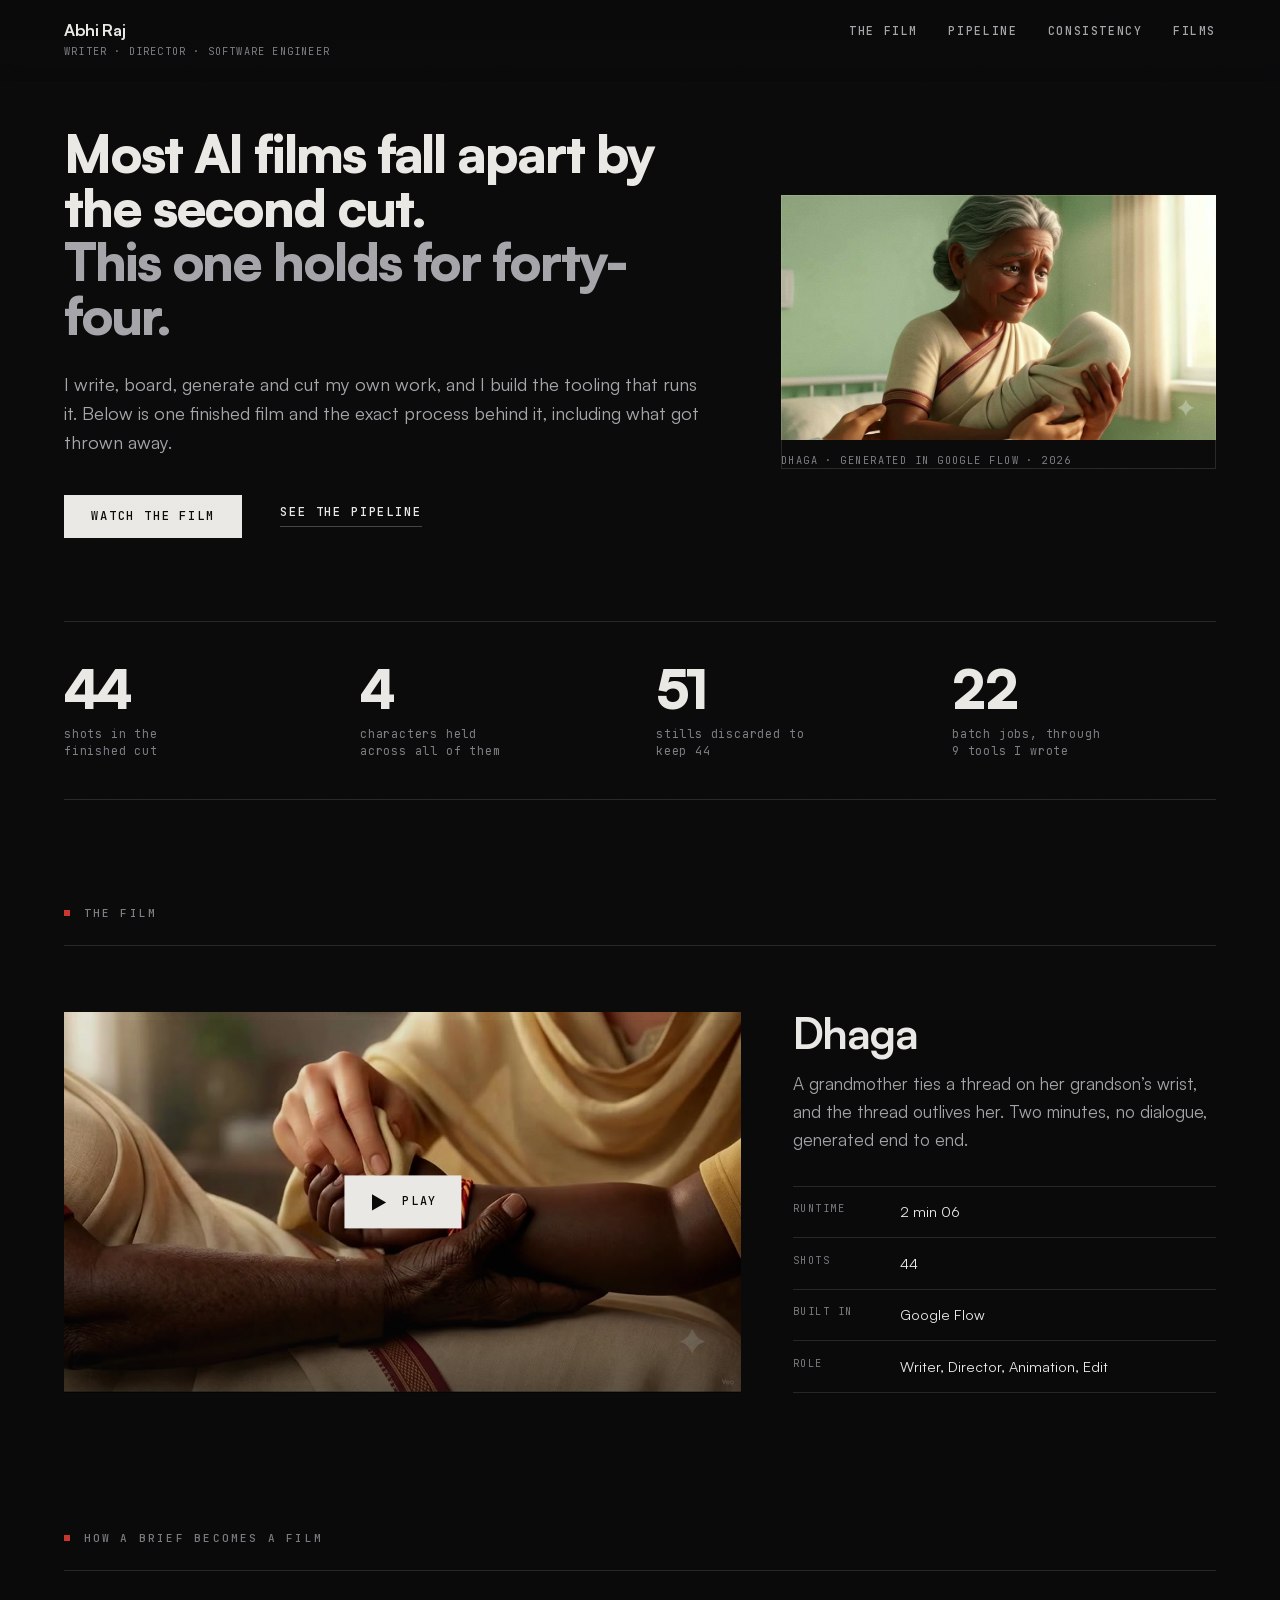
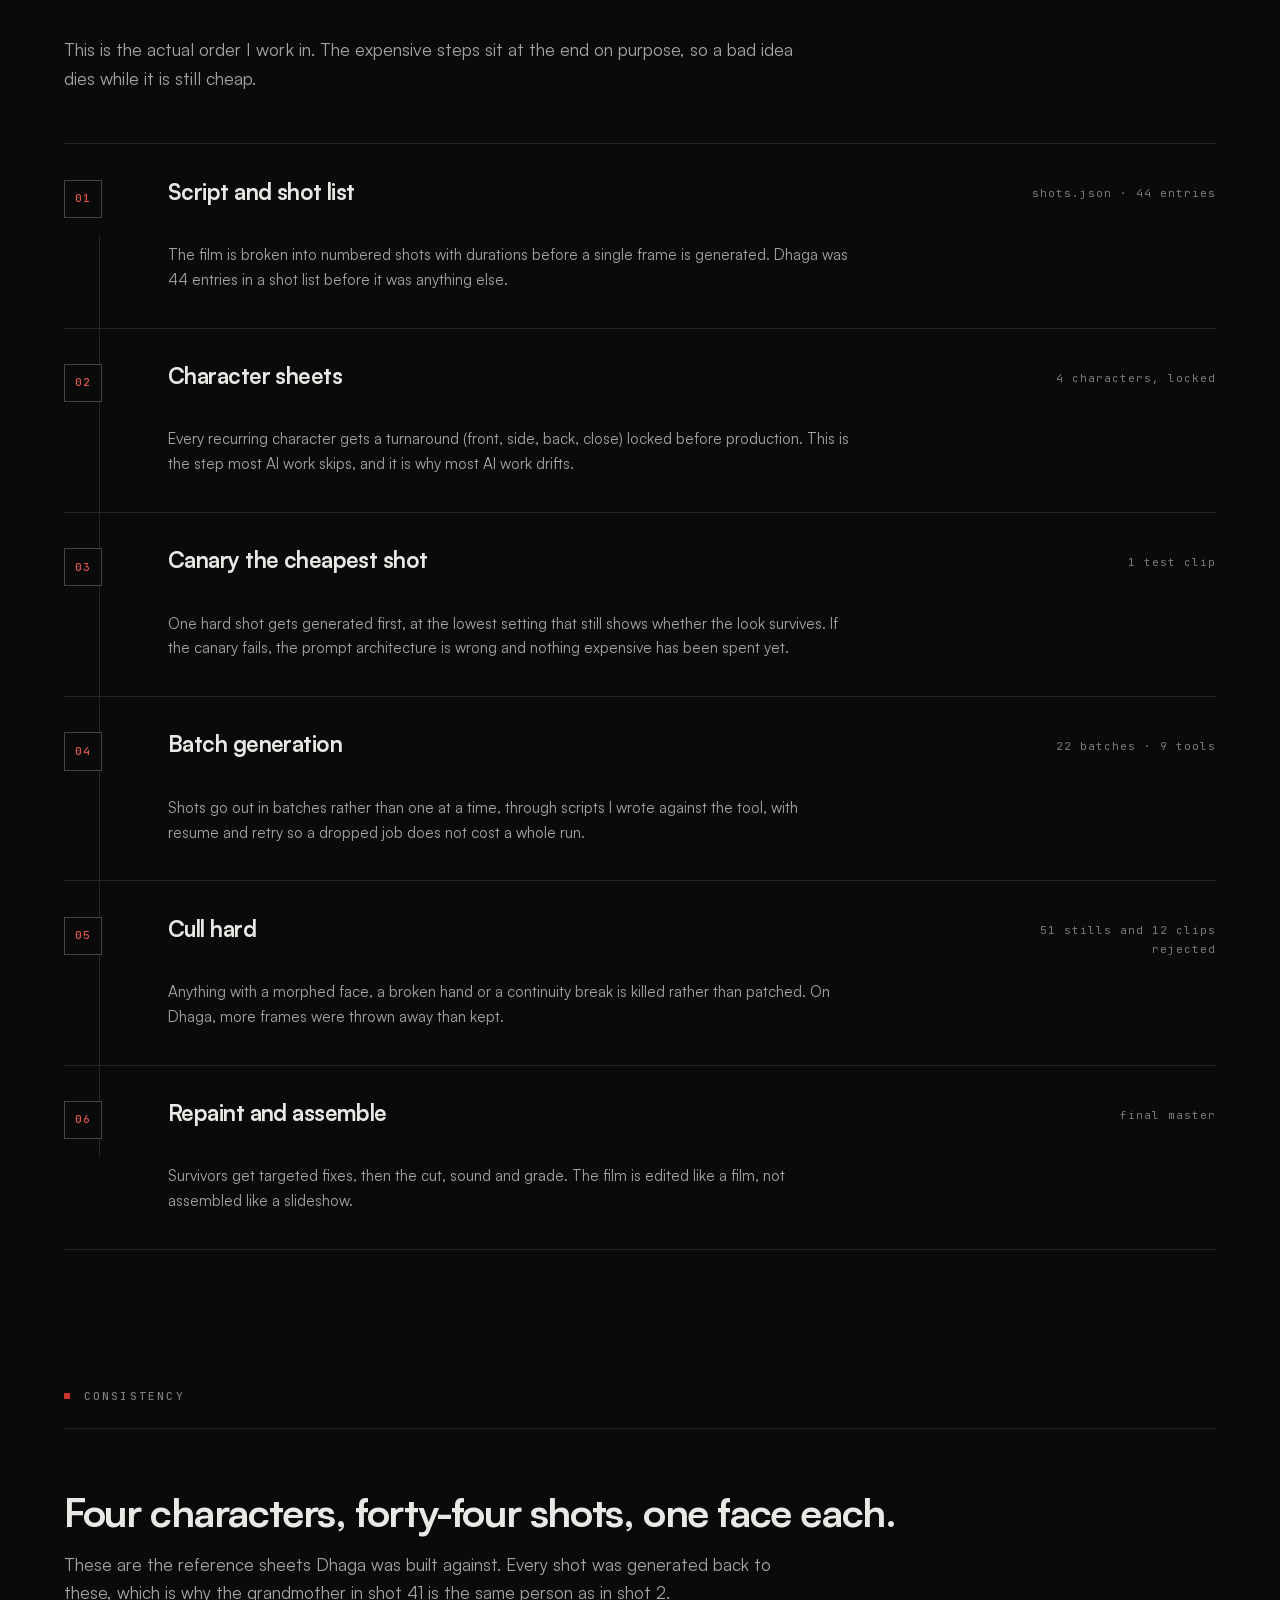
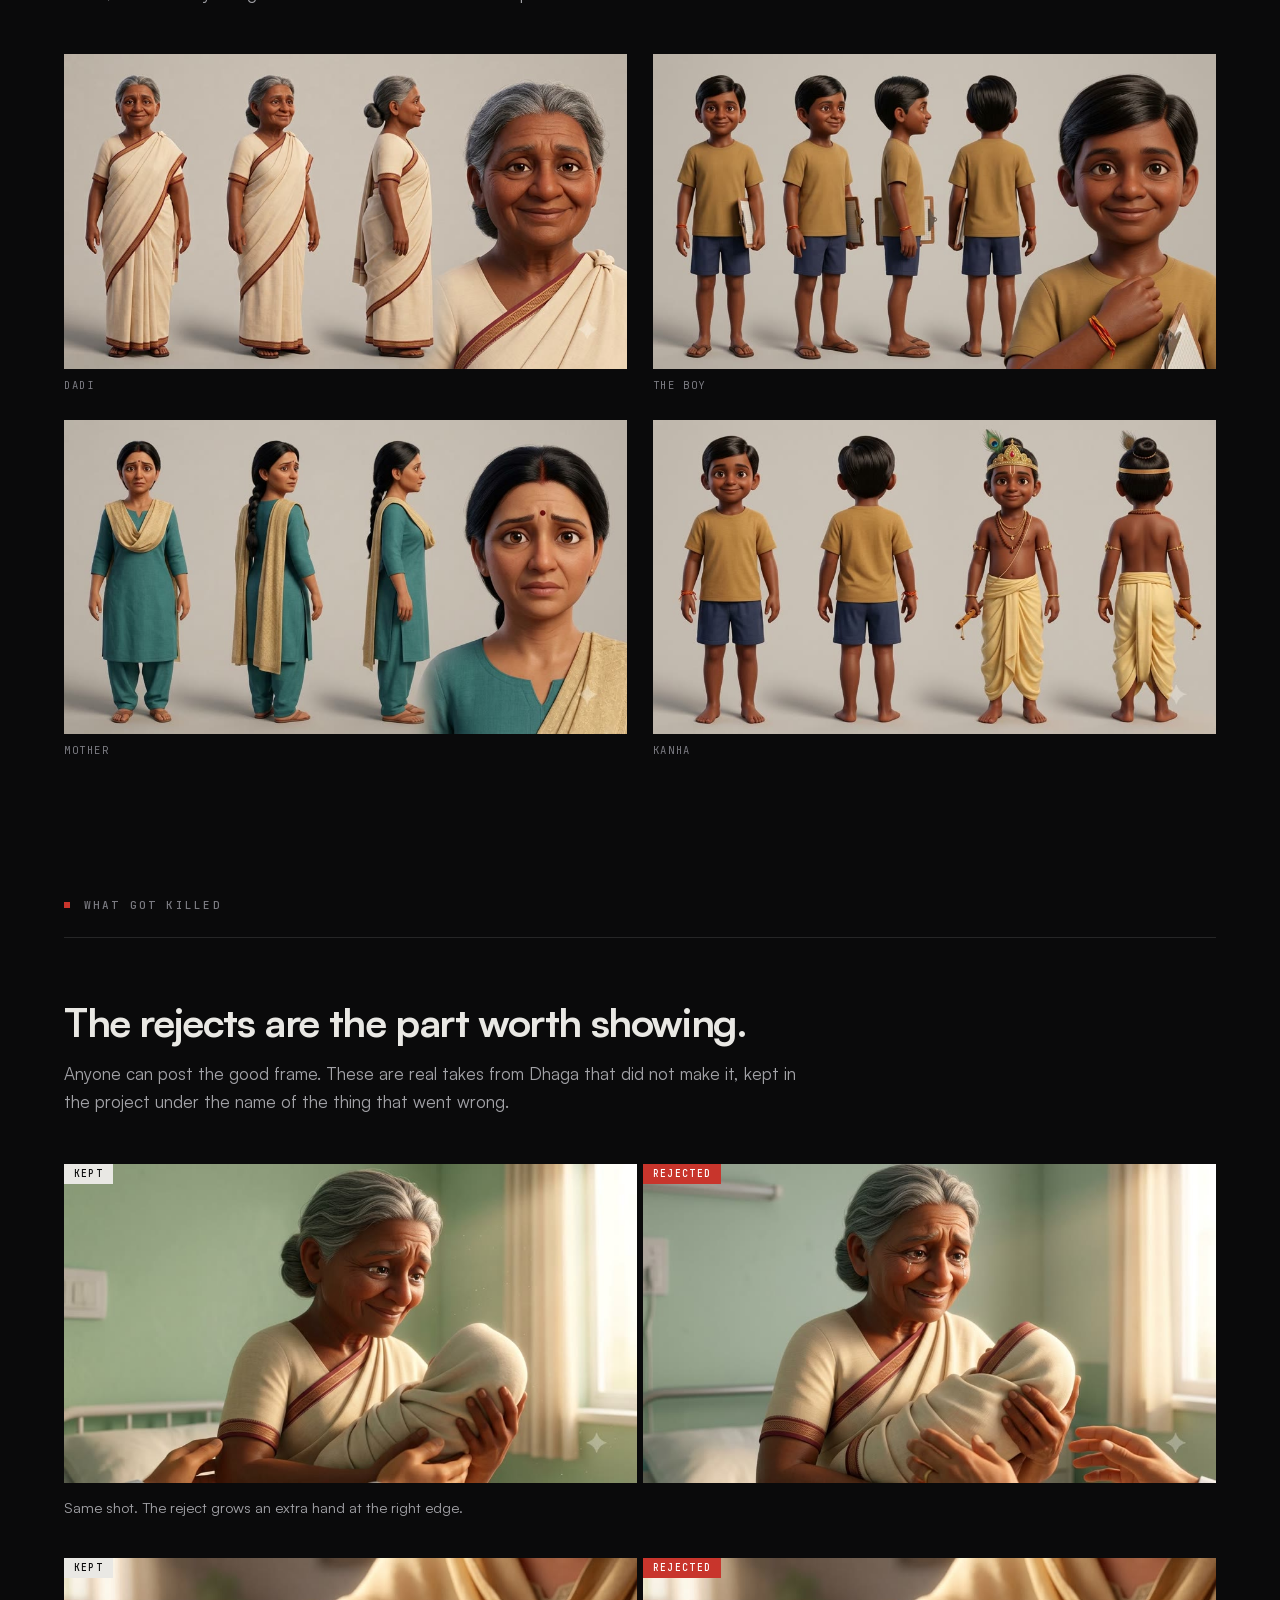
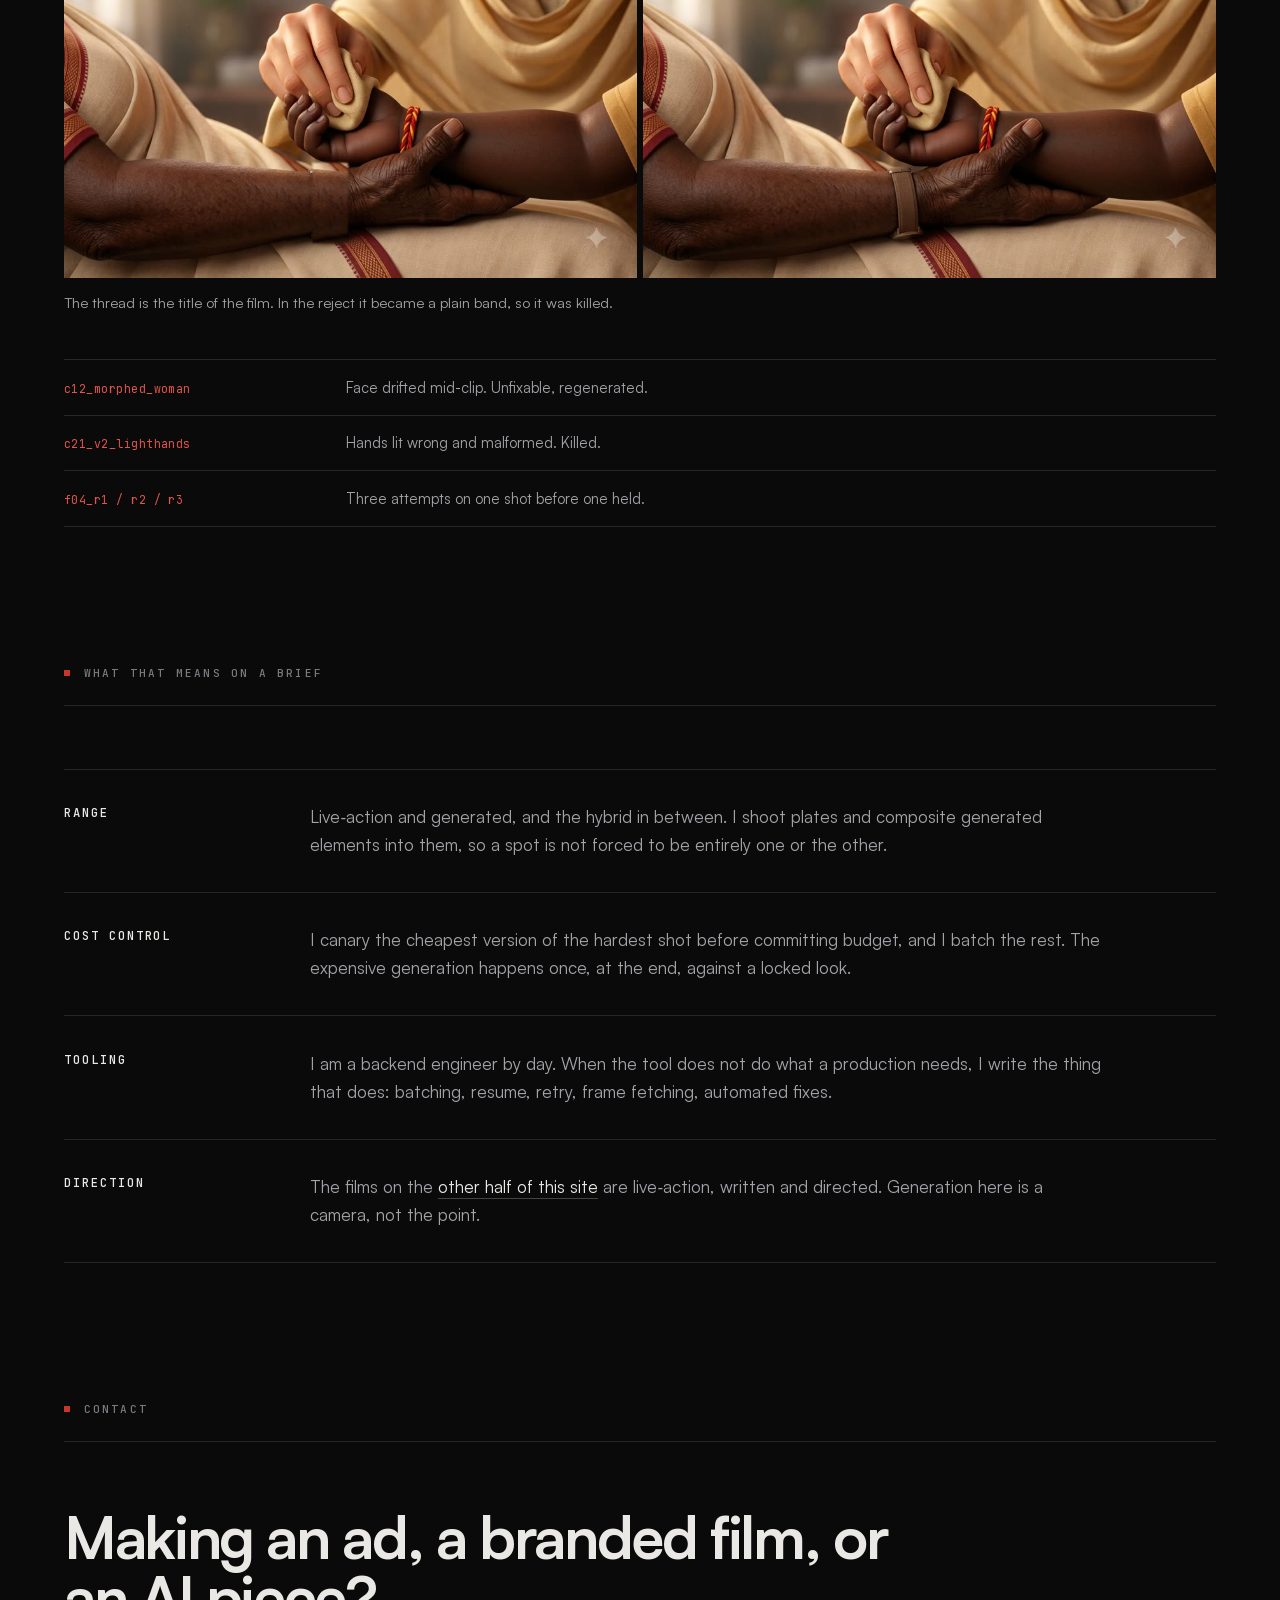
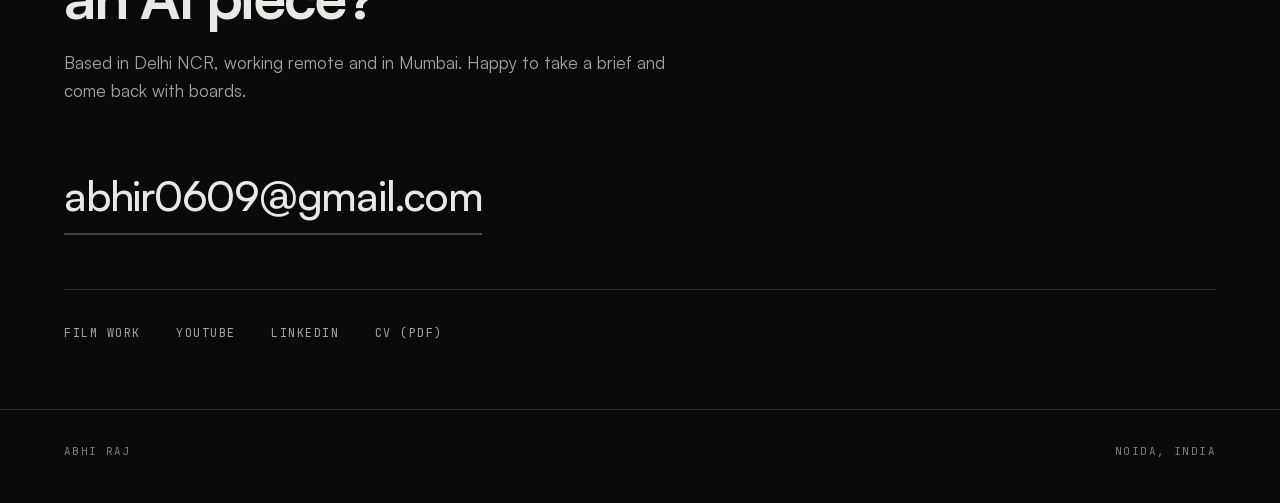
==== ads/index.html @ 2c8ca9e2 "Add /ads, the studio-facing process page A director and an AI studio do not want the same work rearr" ====
<!doctype html>
<html lang="en">
<head>
<meta charset="utf-8">
<meta name="viewport" content="width=device-width, initial-scale=1, viewport-fit=cover">
<title>Abhi Raj · AI-generated film, and how it is made</title>
<meta name="description" content="A 44-shot generated animated short, four characters held across all of it, and the pipeline that produced it. Abhi Raj, writer-director and engineer.">
<link rel="canonical" href="https://abhi7230.github.io/ads/">
<meta name="author" content="Abhi Raj">
<meta name="theme-color" content="#0a0a0b">

<meta property="og:type" content="profile">
<meta property="og:site_name" content="Abhi Raj">
<meta property="og:title" content="Abhi Raj · AI-generated film, and how it is made">
<meta property="og:description" content="44 shots. Four characters held across all of them. 51 stills thrown away to keep 44. The pipeline, not just the output.">
<meta property="og:url" content="https://abhi7230.github.io/ads/">
<meta property="og:image" content="https://abhi7230.github.io/assets/img/dhaga-01.jpg">
<meta name="twitter:card" content="summary_large_image">
<meta name="twitter:title" content="Abhi Raj · AI-generated film, and how it is made">
<meta name="twitter:image" content="https://abhi7230.github.io/assets/img/dhaga-01.jpg">

<link rel="icon" href="/favicon.svg" type="image/svg+xml">
<link rel="preload" as="image" href="/assets/img/dhaga-01.jpg">
<link rel="preload" as="font" type="font/woff2" href="/assets/fonts/satoshi-900.woff2" crossorigin>
<link rel="preload" as="font" type="font/woff2" href="/assets/fonts/satoshi-400.woff2" crossorigin>
<link rel="preload" as="font" type="font/woff2" href="/assets/fonts/jetbrainsmono-latin.woff2" crossorigin>
<link rel="stylesheet" href="/assets/css/main.css">
<link rel="stylesheet" href="/assets/css/process.css">
</head>
<body>
<div class="grain" aria-hidden="true"></div>
<a class="skip" href="#pipeline">Skip to the pipeline</a>

<header class="nav">
  <a class="nav__brand" href="/">
    <span class="nav__name">Abhi Raj</span>
    <span class="nav__role">Writer · Director · Software engineer</span>
  </a>
  <nav class="nav__links" aria-label="Sections">
    <a href="#film">The film</a>
    <a href="#pipeline">Pipeline</a>
    <a href="#consistency">Consistency</a>
    <a href="/">Films</a>
  </nav>
</header>

<main>

  <!-- ─────────────  HERO  ───────────── -->
  <section class="phero">
    <div class="phero__text">
      <h1 class="phero__head">Most AI films fall apart by the second cut.<br><span>This one holds for forty-four.</span></h1>
      <p class="phero__sub">I write, board, generate and cut my own work, and I build the tooling that runs it. Below is one finished film and the exact process behind it, including what got thrown away.</p>
      <div class="phero__cta">
        <a class="cta-watch" href="#film">
          <span class="cta-watch__rule" aria-hidden="true"></span>
          <span class="cta-watch__label">Watch the film</span>
        </a>
        <a class="cta-quiet" href="#pipeline">
          See the pipeline
          <span class="cta-quiet__rule" aria-hidden="true"></span>
        </a>
      </div>
    </div>
    <figure class="phero__plate">
      <img src="/assets/img/dhaga-01.jpg" width="1000" height="562"
           alt="An animated grandmother in warm light, from Dhaga." fetchpriority="high" decoding="async">
      <figcaption>Dhaga · generated in Google Flow · 2026</figcaption>
    </figure>
  </section>

  <!-- ─────────────  NUMBERS  ───────────── -->
  <section class="stats" aria-label="Production figures">
    <dl>
      <div><dt>44</dt><dd>shots in the finished cut</dd></div>
      <div><dt>4</dt><dd>characters held across all of them</dd></div>
      <div><dt>51</dt><dd>stills discarded to keep 44</dd></div>
      <div><dt>22</dt><dd>batch jobs, through 9 tools I wrote</dd></div>
    </dl>
  </section>

  <!-- ─────────────  THE FILM  ───────────── -->
  <section id="film" class="pfilm">
    <h2 class="label">The film</h2>
    <div class="pfilm__grid">
      <div class="lite-yt" id="lite-yt" data-id="wSa9bddf1cw" role="button" tabindex="0"
           aria-label="Play Dhaga, an animated short, on YouTube">
        <img src="/assets/img/dhaga-02.jpg" width="1000" height="562"
             alt="Hands tying a red thread on a wrist, from Dhaga." loading="lazy" decoding="async">
        <span class="lite-yt__scrim" aria-hidden="true"></span>
        <span class="lite-yt__play" aria-hidden="true">
          <svg viewBox="0 0 24 24" width="26" height="26" aria-hidden="true"><path d="M7 4.5v15l13-7.5z" fill="currentColor"/></svg>
          <b>Play</b>
        </span>
      </div>
      <div class="pfilm__note">
        <h3>Dhaga</h3>
        <p>A grandmother ties a thread on her grandson&#8217;s wrist, and the thread outlives her. Two minutes, no dialogue, generated end to end.</p>
        <dl class="spec">
          <div><dt>Runtime</dt><dd>2 min 06</dd></div>
          <div><dt>Shots</dt><dd>44</dd></div>
          <div><dt>Built in</dt><dd>Google Flow</dd></div>
          <div><dt>Role</dt><dd>Writer, Director, Animation, Edit</dd></div>
        </dl>
      </div>
    </div>
  </section>

  <!-- ─────────────  PIPELINE  ───────────── -->
  <section id="pipeline" class="pipe">
    <h2 class="label">How a brief becomes a film</h2>
    <p class="pipe__lede">This is the actual order I work in. The expensive steps sit at the end on purpose, so a bad idea dies while it is still cheap.</p>

    <ol class="flow">
      <li class="flow__step">
        <span class="flow__n">01</span>
        <h3>Script and shot list</h3>
        <p>The film is broken into numbered shots with durations before a single frame is generated. Dhaga was 44 entries in a shot list before it was anything else.</p>
        <span class="flow__out">shots.json · 44 entries</span>
      </li>
      <li class="flow__step">
        <span class="flow__n">02</span>
        <h3>Character sheets</h3>
        <p>Every recurring character gets a turnaround (front, side, back, close) locked before production. This is the step most AI work skips, and it is why most AI work drifts.</p>
        <span class="flow__out">4 characters, locked</span>
      </li>
      <li class="flow__step">
        <span class="flow__n">03</span>
        <h3>Canary the cheapest shot</h3>
        <p>One hard shot gets generated first, at the lowest setting that still shows whether the look survives. If the canary fails, the prompt architecture is wrong and nothing expensive has been spent yet.</p>
        <span class="flow__out">1 test clip</span>
      </li>
      <li class="flow__step">
        <span class="flow__n">04</span>
        <h3>Batch generation</h3>
        <p>Shots go out in batches rather than one at a time, through scripts I wrote against the tool, with resume and retry so a dropped job does not cost a whole run.</p>
        <span class="flow__out">22 batches · 9 tools</span>
      </li>
      <li class="flow__step">
        <span class="flow__n">05</span>
        <h3>Cull hard</h3>
        <p>Anything with a morphed face, a broken hand or a continuity break is killed rather than patched. On Dhaga, more frames were thrown away than kept.</p>
        <span class="flow__out">51 stills and 12 clips rejected</span>
      </li>
      <li class="flow__step">
        <span class="flow__n">06</span>
        <h3>Repaint and assemble</h3>
        <p>Survivors get targeted fixes, then the cut, sound and grade. The film is edited like a film, not assembled like a slideshow.</p>
        <span class="flow__out">final master</span>
      </li>
    </ol>
  </section>

  <!-- ─────────────  CONSISTENCY  ───────────── -->
  <section id="consistency" class="cons">
    <h2 class="label">Consistency</h2>
    <h3 class="cons__head">Four characters, forty-four shots, one face each.</h3>
    <p class="cons__lede">These are the reference sheets Dhaga was built against. Every shot was generated back to these, which is why the grandmother in shot 41 is the same person as in shot 2.</p>
    <div class="chars">
      <figure><img src="/assets/img/process/char-dadi_master.jpg" width="900" height="225" loading="lazy" decoding="async" alt="Turnaround sheet for the grandmother: front, side, back and close-up."><figcaption>Dadi</figcaption></figure>
      <figure><img src="/assets/img/process/char-abhi10.jpg" width="900" height="225" loading="lazy" decoding="async" alt="Turnaround sheet for the boy: front, side, back and close-up."><figcaption>The boy</figcaption></figure>
      <figure><img src="/assets/img/process/char-mummy.jpg" width="900" height="225" loading="lazy" decoding="async" alt="Turnaround sheet for the mother: front, side, back and close-up."><figcaption>Mother</figcaption></figure>
      <figure><img src="/assets/img/process/char-kanha5.jpg" width="900" height="225" loading="lazy" decoding="async" alt="Turnaround sheet for the Kanha costume look."><figcaption>Kanha</figcaption></figure>
    </div>
  </section>

  <!-- ─────────────  WHAT GOT KILLED  ───────────── -->
  <section class="cull">
    <h2 class="label">What got killed</h2>
    <h3 class="cull__head">The rejects are the part worth showing.</h3>
    <p class="cull__lede">Anyone can post the good frame. These are real takes from Dhaga that did not make it, kept in the project under the name of the thing that went wrong.</p>

    <div class="pairs">
      <figure class="pair">
        <div class="pair__imgs">
          <span><img src="/assets/img/process/f01-kept.jpg" width="900" height="506" loading="lazy" decoding="async" alt="The kept take: grandmother holding a newborn, clean frame."><b>Kept</b></span>
          <span><img src="/assets/img/process/f01-rejected.jpg" width="900" height="506" loading="lazy" decoding="async" alt="The rejected take: a stray extra hand enters at the right edge."><b class="is-bad">Rejected</b></span>
        </div>
        <figcaption>Same shot. The reject grows an extra hand at the right edge.</figcaption>
      </figure>

      <figure class="pair">
        <div class="pair__imgs">
          <span><img src="/assets/img/process/f04-kept.jpg" width="900" height="506" loading="lazy" decoding="async" alt="The kept take: the red thread is correct on the wrist."><b>Kept</b></span>
          <span><img src="/assets/img/process/f04-rejected.jpg" width="900" height="506" loading="lazy" decoding="async" alt="The rejected take: the thread has turned into a plain band."><b class="is-bad">Rejected</b></span>
        </div>
        <figcaption>The thread is the title of the film. In the reject it became a plain band, so it was killed.</figcaption>
      </figure>
    </div>

    <ul class="modes">
      <li><code>c12_morphed_woman</code><span>Face drifted mid-clip. Unfixable, regenerated.</span></li>
      <li><code>c21_v2_lighthands</code><span>Hands lit wrong and malformed. Killed.</span></li>
      <li><code>f04_r1 / r2 / r3</code><span>Three attempts on one shot before one held.</span></li>
    </ul>
  </section>

  <!-- ─────────────  WHAT THIS MEANS FOR YOU  ───────────── -->
  <section class="offer">
    <h2 class="label">What that means on a brief</h2>
    <dl class="rows">
      <div class="rows__row">
        <dt>Range</dt>
        <dd>Live&#8209;action and generated, and the hybrid in between. I shoot plates and composite generated elements into them, so a spot is not forced to be entirely one or the other.</dd>
      </div>
      <div class="rows__row">
        <dt>Cost control</dt>
        <dd>I canary the cheapest version of the hardest shot before committing budget, and I batch the rest. The expensive generation happens once, at the end, against a locked look.</dd>
      </div>
      <div class="rows__row">
        <dt>Tooling</dt>
        <dd>I am a backend engineer by day. When the tool does not do what a production needs, I write the thing that does: batching, resume, retry, frame fetching, automated fixes.</dd>
      </div>
      <div class="rows__row">
        <dt>Direction</dt>
        <dd>The films on the <a href="/">other half of this site</a> are live&#8209;action, written and directed. Generation here is a camera, not the point.</dd>
      </div>
    </dl>
  </section>

  <!-- ─────────────  CONTACT  ───────────── -->
  <section id="contact" class="contact">
    <h2 class="label">Contact</h2>
    <h3 class="contact__head">Making an ad, a branded film, or an AI piece?</h3>
    <p class="contact__sub">Based in Delhi NCR, working remote and in Mumbai. Happy to take a brief and come back with boards.</p>
    <div class="direct">
      <a class="mailto" href="mailto:abhir0609@gmail.com">
        <span>abhir0609@gmail.com</span>
        <span class="mailto__rule" aria-hidden="true"></span>
      </a>
    </div>
    <ul class="elsewhere">
      <li><a href="/">Film work</a></li>
      <li><a href="https://www.youtube.com/watch?v=wSa9bddf1cw" target="_blank" rel="noopener">YouTube</a></li>
      <li><a href="https://www.linkedin.com/in/abhi-raj-a626a8228/" target="_blank" rel="noopener">LinkedIn</a></li>
      <li><a href="/assets/abhi-raj-cv.pdf" download="Abhi-Raj-CV.pdf">CV (PDF)</a></li>
    </ul>
  </section>

</main>

<footer class="foot">
  <p>Abhi Raj</p>
  <p>Noida, India</p>
</footer>

<script src="/assets/js/main.js" defer></script>
</body>
</html>
---- assets/css/main.css ----
/* Self-hosted fonts. Removes two render-blocking third-party stylesheets and
   survives corporate networks that block font CDNs, which agencies often do.
   Satoshi: ITF Free Font License. JetBrains Mono: SIL OFL 1.1. */
@font-face{font-family:'Satoshi';src:url('/assets/fonts/satoshi-400.woff2') format('woff2');font-weight:400;font-style:normal;font-display:swap}
@font-face{font-family:'Satoshi';src:url('/assets/fonts/satoshi-500.woff2') format('woff2');font-weight:500;font-style:normal;font-display:swap}
@font-face{font-family:'Satoshi';src:url('/assets/fonts/satoshi-700.woff2') format('woff2');font-weight:700;font-style:normal;font-display:swap}
@font-face{font-family:'Satoshi';src:url('/assets/fonts/satoshi-900.woff2') format('woff2');font-weight:900;font-style:normal;font-display:swap}
@font-face{font-family:'JetBrains Mono';src:url('/assets/fonts/jetbrainsmono-latin.woff2') format('woff2');font-weight:100 800;font-style:normal;font-display:swap}

/* ============================================================
   Abhi Raj — filmmaker
   Concept spine: the site reads like a working production folder.
   Editorial display type, a mono technical layer, one safelight red.
   ============================================================ */

:root{
  --ink:      #0a0a0b;
  --ink-2:    #121214;
  --ink-3:    #17171a;
  --paper:    #e9e8e4;
  --dim:      #a2a2a7;
  --faint:    #7a7a81;
  --red:      #c8352c;
  --red-soft: #e0554b;
  --rule:     rgba(233,232,228,.13);
  --rule-2:   rgba(233,232,228,.26);

  --sans: 'Satoshi', ui-sans-serif, -apple-system, BlinkMacSystemFont, 'Helvetica Neue', Arial, sans-serif;
  --mono: 'JetBrains Mono', ui-monospace, SFMono-Regular, Menlo, Consolas, monospace;

  --gut: clamp(1.25rem, 5vw, 5.5rem);
  --max: 1560px;

  --ease: cubic-bezier(.16,1,.3,1);
}

*,*::before,*::after{ box-sizing:border-box; }

html{
  background:var(--ink);
  -webkit-text-size-adjust:100%;
  scroll-behavior:smooth;
}
@media (prefers-reduced-motion: reduce){ html{ scroll-behavior:auto; } }

body{
  margin:0;
  background:var(--ink);
  color:var(--paper);
  font-family:var(--sans);
  font-size:clamp(.98rem,.42vw + .88rem,1.075rem);
  line-height:1.62;
  font-weight:400;
  -webkit-font-smoothing:antialiased;
  -moz-osx-font-smoothing:grayscale;
  overflow-x:hidden;
}

img{ max-width:100%; height:auto; display:block; }
a{ color:inherit; }
h1,h2,h3{ margin:0; font-weight:700; letter-spacing:-.033em; line-height:1.02; }
p{ margin:0; }
ul,ol,dl,dd{ margin:0; padding:0; list-style:none; }

::selection{ background:var(--red); color:#fff; }

:focus-visible{
  outline:2px solid var(--red-soft);
  outline-offset:3px;
}

.skip{
  position:absolute; left:-9999px; top:0; z-index:200;
  background:var(--paper); color:var(--ink);
  padding:.7rem 1.1rem; font:500 .8rem/1 var(--mono);
}
.skip:focus{ left:1rem; top:1rem; }

/* ---------- film grain ---------- */
.grain{
  position:fixed; inset:-120px; z-index:120; pointer-events:none;
  opacity:.16; mix-blend-mode:overlay;
  background-image:url("data:image/svg+xml,%3Csvg xmlns='http://www.w3.org/2000/svg' width='240' height='240'%3E%3Cfilter id='n'%3E%3CfeTurbulence type='fractalNoise' baseFrequency='.85' numOctaves='3' stitchTiles='stitch'/%3E%3C/filter%3E%3Crect width='240' height='240' filter='url(%23n)'/%3E%3C/svg%3E");
}
@media (prefers-reduced-motion: no-preference){
  .grain{ animation:grain 700ms steps(2) infinite; }
}
@keyframes grain{
  0%{ transform:translate(0,0); } 50%{ transform:translate(-3%,2%); } 100%{ transform:translate(2%,-2%); }
}

/* ---------- shared bits ---------- */
.label{
  font:500 .69rem/1 var(--mono);
  letter-spacing:.2em; text-transform:uppercase;
  color:var(--faint);
  padding-bottom:1.6rem;
  border-bottom:1px solid var(--rule);
  margin-bottom:clamp(2.4rem,5vw,4.2rem);
}
.label::before{
  content:""; display:inline-block;
  width:6px; height:6px; background:var(--red);
  margin-right:.85rem; vertical-align:middle;
  transform:translateY(-1px);
}

section{ padding-inline:var(--gut); max-width:var(--max); margin-inline:auto; }

/* ============================================================
   NAV
   ============================================================ */
.nav{
  position:sticky; top:0; z-index:100;
  display:flex; align-items:flex-start; justify-content:space-between; gap:2rem;
  padding:1.35rem var(--gut);
  max-width:var(--max); margin-inline:auto;
  background:linear-gradient(to bottom, rgba(10,10,11,.92) 55%, rgba(10,10,11,0));
  backdrop-filter:blur(7px); -webkit-backdrop-filter:blur(7px);
}
.nav__brand{ text-decoration:none; display:block; }
.nav__name{
  display:block; font-size:1.02rem; font-weight:700; letter-spacing:-.02em; line-height:1.1;
}
.nav__role{
  display:block; margin-top:.28rem;
  font:400 .645rem/1.5 var(--mono);
  letter-spacing:.115em; text-transform:uppercase; color:var(--faint);
}
.nav__links{ display:flex; gap:1.9rem; padding-top:.2rem; }
.nav__links a{
  position:relative; text-decoration:none;
  font:500 .72rem/1 var(--mono);
  letter-spacing:.14em; text-transform:uppercase; color:var(--dim);
  padding-bottom:.35rem;
  transition:color .3s var(--ease);
}
.nav__links a::after{
  content:""; position:absolute; left:0; bottom:0; height:1px; width:100%;
  background:var(--red); transform:scaleX(0); transform-origin:right;
  transition:transform .45s var(--ease);
}
.nav__links a:hover{ color:var(--paper); }
.nav__links a:hover::after{ transform:scaleX(1); transform-origin:left; }
@media (max-width:820px){ .nav__links{ display:none; } }

/* ============================================================
   HERO  — asymmetric split
   ============================================================ */
.hero{
  display:grid;
  grid-template-columns:minmax(0,1fr) clamp(230px,23vw,340px);
  align-items:center;
  gap:clamp(2rem,5vw,5rem);
  min-height:calc(100vh - 92px);
  min-height:calc(100dvh - 92px);
  /* balanced: the old 4rem/10vh bottom left a dead band under the CTAs */
  padding-block:clamp(1.5rem,4vh,3rem) clamp(2rem,5vh,3.5rem);
}

.hero__head{
  /* sized so "I build the technology" holds one line from 1040px up */
  font-size:clamp(2.15rem,5.2vw,4.5rem);
  letter-spacing:-.045em;
  line-height:.99;
  font-weight:900;
}
.hero__head .line{ display:block; overflow:hidden; padding-bottom:.06em; }
.hero__head .line > span{ display:block; will-change:transform; }
.hero__head .line:nth-child(2) > span{ color:var(--dim); }
.hero__head .line:nth-child(3) > span{ color:var(--dim); }

@media (prefers-reduced-motion: no-preference){
  .hero__head .line > span{
    transform:translateY(105%);
    animation:rise .95s var(--ease) forwards;
  }
  .hero__head .line:nth-child(1) > span{ animation-delay:.06s; }
  .hero__head .line:nth-child(2) > span{ animation-delay:.16s; }
  .hero__head .line:nth-child(3) > span{ animation-delay:.26s; }
  .hero__sub,.hero__cta{ animation:rise .95s var(--ease) .38s backwards; }
}
@keyframes rise{ from{ transform:translateY(105%); } to{ transform:translateY(0); } }

.hero__sub{
  margin-top:clamp(1.5rem,2.4vw,2.2rem);
  max-width:46ch;
  color:var(--dim);
  font-size:clamp(1rem,.5vw + .9rem,1.16rem);
  line-height:1.58;
}

.hero__cta{
  margin-top:clamp(2.1rem,3.6vw,3.1rem);
  display:flex; align-items:center; gap:clamp(1.5rem,3vw,2.6rem); flex-wrap:wrap;
}

/* CTA 1 — filled plate with a red rule that drives across */
.cta-watch{
  position:relative; display:inline-flex; align-items:center;
  text-decoration:none; background:var(--paper); color:var(--ink);
  padding:.95rem 1.7rem; overflow:hidden;
  font:500 .76rem/1 var(--mono); letter-spacing:.15em; text-transform:uppercase;
  transition:color .4s var(--ease);
}
.cta-watch__rule{
  position:absolute; inset:0; background:var(--red);
  transform:translateX(-101%);
  transition:transform .55s var(--ease);
}
.cta-watch__label{ position:relative; z-index:1; }
.cta-watch:hover{ color:#fff; }
.cta-watch:hover .cta-watch__rule{ transform:translateX(0); }
.cta-watch:active{ transform:translateY(1px); }

/* CTA 2 — quiet rule that wipes under */
.cta-quiet{
  position:relative; text-decoration:none; color:var(--paper);
  font:500 .76rem/1 var(--mono); letter-spacing:.15em; text-transform:uppercase;
  padding-bottom:.5rem;
}
.cta-quiet__rule{
  position:absolute; left:0; bottom:0; height:1px; width:100%;
  background:var(--rule-2);
}
.cta-quiet__rule::after{
  content:""; position:absolute; inset:0; background:var(--red);
  transform:scaleX(0); transform-origin:left;
  transition:transform .5s var(--ease);
}
.cta-quiet:hover .cta-quiet__rule::after{ transform:scaleX(1); }

.hero__plate{ margin:0; position:relative; }
.hero__plate img{
  width:100%; aspect-ratio:81/98; object-fit:cover;
  filter:grayscale(.55) contrast(1.06) brightness(.82);
  transition:filter .9s var(--ease), transform .9s var(--ease);
}
.hero__plate:hover img{ filter:none; transform:scale(1.014); }
.hero__plate::after{
  content:""; position:absolute; inset:0; pointer-events:none;
  box-shadow:inset 0 0 0 1px var(--rule);
}
.hero__plate figcaption{
  margin-top:.9rem;
  font:400 .645rem/1.5 var(--mono);
  letter-spacing:.14em; text-transform:uppercase; color:var(--faint);
}
@media (prefers-reduced-motion: no-preference){
  .hero__plate{ animation:plate 1.35s var(--ease) .1s backwards; }
}
@keyframes plate{ from{ transform:scale(1.05) translateY(14px); } to{ transform:none; } }

@media (max-width:1040px){
  .hero{ grid-template-columns:1fr; align-items:start; min-height:0; padding-block:1rem 3.5rem; }
  /* keep the poster portrait here: cropping it to 4/3 clipped the title lettering */
  .hero__plate{ order:-1; max-width:270px; }
}

/* ============================================================
   SELECTED WORK — editorial index
   ============================================================ */
.work{ padding-block:clamp(2.8rem,5.5vw,5rem); }
/* the index supplies its own top rule, so the label must not draw a second one */
.work .label{ border-bottom:0; padding-bottom:0; margin-bottom:clamp(1.5rem,3vw,2.4rem); }

.index__row{ border-top:1px solid var(--rule); }
.index__row:last-child{ border-bottom:1px solid var(--rule); }

.index__inner{
  position:relative;
  display:grid;
  grid-template-columns:3.4rem 10rem minmax(0,1fr) 13.5rem 7rem;
  gap:clamp(.9rem,2vw,2.2rem);
  align-items:start;
  padding:clamp(1.9rem,3.4vw,2.9rem) 0;
  transition:background .45s var(--ease);
}
.index__inner::before{
  content:""; position:absolute; left:0; top:0; height:1px; width:100%;
  background:var(--red); transform:scaleX(0); transform-origin:left;
  transition:transform .6s var(--ease);
}
.index__row:hover .index__inner::before{ transform:scaleX(1); }
/* a visible lift on the whole row, so the click target is obvious */
.index__row:hover .index__inner{ background:rgba(233,232,228,.035); }

.index__no{
  font:400 .72rem/1.9 var(--mono); letter-spacing:.1em; color:var(--faint);
  transition:color .4s var(--ease);
}
.index__row:hover .index__no{ color:var(--red-soft); }

.index__title{
  font-size:clamp(1.65rem,3.3vw,2.85rem);
  font-weight:700; letter-spacing:-.036em; line-height:1.04;
}
.index__title a{
  text-decoration:none; display:inline-block;
  transition:transform .55s var(--ease);
}
.index__row:hover .index__title a{ transform:translateX(9px); }
/* the whole row is the hit area. without cursor:pointer it reads as plain
   text and nobody discovers that clicking anywhere works */
.stretch::after{ content:""; position:absolute; inset:0; z-index:1; cursor:pointer; }

/* every row carries a real frame, at every breakpoint. a filmmaker's
   index that is only text is the thing this section exists to avoid */
.index__thumb{
  position:relative; margin:0; overflow:hidden;
  aspect-ratio:16/9; background:var(--ink-3);
  box-shadow:inset 0 0 0 1px var(--rule);
}
.index__thumb img{
  width:100%; height:100%; object-fit:cover;
  filter:grayscale(.4) brightness(.8) contrast(1.05);
  transition:filter .7s var(--ease), transform .7s var(--ease);
}
.index__row:hover .index__thumb img{ filter:none; transform:scale(1.04); }

/* play badge on rows that lead to a video. visible by default, not only on
   hover, because touch devices never hover */
.index__thumb--play::after{
  content:""; position:absolute; z-index:2;
  left:50%; top:50%; transform:translate(-50%,-50%);
  width:0; height:0;
  border-left:13px solid var(--paper);
  border-top:8.5px solid transparent;
  border-bottom:8.5px solid transparent;
  filter:drop-shadow(0 1px 5px rgba(0,0,0,.75));
  opacity:.9;
  transition:opacity .35s var(--ease), transform .35s var(--ease);
}
.index__row:hover .index__thumb--play::after{
  opacity:1; transform:translate(-50%,-50%) scale(1.18);
}

/* rows with no frame yet get an honest tinted plate, not a fake image */
.index__thumb--plate{ display:flex; align-items:center; justify-content:center; text-align:center; }
.index__thumb--plate span{
  font:500 .62rem/1.4 var(--mono); letter-spacing:.16em; text-transform:uppercase;
  padding:0 .6rem;
}
.index__thumb--plate[data-tint="warm"]{ background:#2b1a16; }
.index__thumb--plate[data-tint="warm"] span{ color:#f0d6cd; }
.index__thumb--plate[data-tint="deep"]{ background:#1c1418; }
.index__thumb--plate[data-tint="deep"] span{ color:#e4cdd4; }

.index__meta{
  margin-top:.6rem;
  font:400 .68rem/1.6 var(--mono); letter-spacing:.09em;
  color:var(--faint);
}

.index__desc{
  margin-top:.6rem; max-width:56ch;
  color:var(--dim); font-size:.955rem; line-height:1.62;
}
.index__more{
  position:relative; z-index:2;
  margin-top:1.05rem; display:flex; flex-wrap:wrap; gap:.55rem 1.4rem;
}
.index__more a{
  font:400 .69rem/1 var(--mono); letter-spacing:.1em; text-transform:uppercase;
  color:var(--faint); text-decoration:none;
  border-bottom:1px solid var(--rule-2); padding-bottom:.32rem;
  transition:color .3s var(--ease), border-color .3s var(--ease);
}
.index__more a:hover{ color:var(--paper); border-color:var(--red); }

/* roles are spans in a wrapping flex row so a separator can never
   start a line on its own when the column gets narrow */
.index__role{
  display:flex; flex-wrap:wrap; gap:0 .62rem;
  font:400 .69rem/1.85 var(--mono); letter-spacing:.09em;
  color:var(--faint); padding-top:.45rem;
}
.index__role span{ white-space:nowrap; }
.index__role span + span::before{ content:"· "; }
.index__go{
  justify-self:end; text-align:right;
  font:500 .69rem/1.9 var(--mono); letter-spacing:.14em; text-transform:uppercase;
  color:var(--faint);
  transition:color .4s var(--ease);
}
.index__go i{ font-style:normal; display:inline-block; transition:transform .5s var(--ease); }
.index__row:hover .index__go{ color:var(--paper); }
.index__row:hover .index__go i{ transform:translateX(6px); }
.index__go--static{ color:var(--red-soft); }
.index__row--wip .index__inner{ opacity:.82; }

/* below the widest layout the go label moves into the text column rather than
   disappearing, so every breakpoint still says where the row leads */
@media (max-width:1100px){
  .index__inner{ grid-template-columns:3.2rem 8.5rem minmax(0,1fr) 11rem; }
  .index__go{ grid-column:3; justify-self:start; text-align:left; margin-top:.9rem; }
}
@media (max-width:860px){
  .index__inner{ grid-template-columns:3rem 7.5rem minmax(0,1fr); }
  .index__role{ grid-column:3; padding-top:0; margin-top:1rem; }
}
/* phone: the frame goes full width above the text so the index stays visual */
@media (max-width:620px){
  .index__inner{ grid-template-columns:2.6rem minmax(0,1fr); gap:.9rem; }
  .index__thumb{ grid-column:1 / -1; order:-1; margin-bottom:.5rem; }
  .index__role{ grid-column:2; padding-top:0; margin-top:1rem; }
  .index__go{ grid-column:2; margin-top:.9rem; }
  .index__row:hover .index__title a{ transform:none; }
}

/* ============================================================
   KETCHUP FEATURE — full-width media + note
   ============================================================ */
.feature{
  padding-block:clamp(2.8rem,5.5vw,5rem);
  display:grid; grid-template-columns:minmax(0,1.62fr) minmax(0,1fr);
  gap:clamp(2rem,4.5vw,4.4rem); align-items:end;
}
.feature__player{ position:relative; }

.lite-yt{
  position:relative; display:block; width:100%; aspect-ratio:16/9;
  overflow:hidden; cursor:pointer; background:#000;
  box-shadow:inset 0 0 0 1px var(--rule);
}
.lite-yt img{
  width:100%; height:100%; object-fit:cover;
  transition:transform .9s var(--ease), filter .9s var(--ease);
  filter:brightness(.88) contrast(1.04);
}
.lite-yt:hover img{ transform:scale(1.022); filter:brightness(1) contrast(1.04); }
.lite-yt__scrim{
  position:absolute; inset:0;
  background:linear-gradient(to top, rgba(10,10,11,.5), rgba(10,10,11,0) 55%);
}
.lite-yt__play{
  position:absolute; left:50%; top:50%; transform:translate(-50%,-50%);
  display:inline-flex; align-items:center; gap:.75rem;
  background:var(--paper); color:var(--ink);
  padding:.85rem 1.5rem .85rem 1.25rem;
  font:500 .74rem/1 var(--mono); letter-spacing:.15em; text-transform:uppercase;
  transition:background .4s var(--ease), color .4s var(--ease), transform .5s var(--ease);
}
.lite-yt__play b{ font-weight:500; }
.lite-yt:hover .lite-yt__play{ background:var(--red); color:#fff; transform:translate(-50%,-50%) scale(1.035); }
.lite-yt iframe{ position:absolute; inset:0; width:100%; height:100%; border:0; }

/* contact-sheet strip under the player: four real frames from the film */
.strip{
  display:grid; grid-template-columns:repeat(4,1fr); gap:6px;
  margin-top:6px;
}
.strip img{
  width:100%; aspect-ratio:16/9; object-fit:cover;
  filter:grayscale(.35) brightness(.82) contrast(1.05);
  transition:filter .6s var(--ease);
}
.strip li{ position:relative; overflow:hidden; box-shadow:inset 0 0 0 1px var(--rule); }
.strip li:hover img{ filter:none; }
@media (max-width:520px){
  .strip{ grid-template-columns:repeat(2,1fr); }
}

.feature__note h2{
  font-size:clamp(1.9rem,3.6vw,3rem);
  margin-bottom:1.15rem;
}
.feature__note p{ color:var(--dim); max-width:48ch; }

.spec{ margin-top:2rem; border-top:1px solid var(--rule); }
.spec > div{
  display:grid; grid-template-columns:5.5rem minmax(0,1fr); gap:1.2rem;
  padding:.85rem 0; border-bottom:1px solid var(--rule);
}
.spec dt{
  font:400 .645rem/1.7 var(--mono); letter-spacing:.15em; text-transform:uppercase; color:var(--faint);
}
.spec dd{ margin:0; font-size:.9rem; color:var(--paper); }

@media (max-width:980px){
  .feature{ grid-template-columns:1fr; align-items:start; }
}

/* ============================================================
   ABOUT — one paragraph, the thing every visitor looks for
   ============================================================ */
.about{ padding-block:clamp(2.2rem,4.5vw,4rem); }
.about__text{
  max-width:60ch;
  font-size:clamp(1.12rem,1.5vw + .85rem,1.6rem);
  line-height:1.45; letter-spacing:-.022em;
  color:var(--paper);
}
.about__text em{ font-style:italic; }

/* ============================================================
   AI × FILM — spec rows
   ============================================================ */
.ai{ padding-block:clamp(2.8rem,5.5vw,5rem); }
.ai__head{ font-size:clamp(1.9rem,4.4vw,3.5rem); }
.ai__lede{
  margin-top:1.4rem; max-width:62ch; color:var(--dim);
  font-size:clamp(1rem,.45vw + .9rem,1.1rem);
}

.rows{ margin-top:clamp(2.4rem,5vw,3.8rem); border-top:1px solid var(--rule); }
.rows__row{
  display:grid; grid-template-columns:13rem minmax(0,1fr);
  gap:clamp(1rem,3vw,3rem);
  padding:clamp(1.5rem,2.6vw,2.2rem) 0;
  border-bottom:1px solid var(--rule);
  transition:border-color .45s var(--ease);
}
.rows__row:hover{ border-bottom-color:var(--rule-2); }
.rows__row dt{
  font:500 .76rem/1.7 var(--mono); letter-spacing:.16em; text-transform:uppercase;
  color:var(--paper);
}
.rows__row dd{ margin:0; color:var(--dim); max-width:66ch; }
@media (max-width:760px){
  .rows__row{ grid-template-columns:1fr; gap:.7rem; }
}

/* ============================================================
   ENGINEERING — rail + body
   ============================================================ */
.eng{
  padding-block:clamp(2.8rem,5.5vw,5rem);
}
.eng__head{
  font-size:clamp(1.55rem,3vw,2.4rem);
  color:var(--dim); font-weight:500; letter-spacing:-.028em;
  max-width:24ch;
  padding-bottom:clamp(2rem,4vw,3rem);
  border-bottom:1px solid var(--rule);
}
.eng__grid{
  display:grid; grid-template-columns:17rem minmax(0,1fr);
  gap:clamp(1.6rem,4vw,4rem);
  padding-top:clamp(2rem,4vw,3rem);
}
.eng__co{ font-size:1.22rem; font-weight:700; letter-spacing:-.022em; }
.eng__meta{
  margin-top:.5rem;
  font:400 .7rem/1.75 var(--mono); letter-spacing:.09em; color:var(--faint);
}
.eng__meta--edu{
  margin-top:1.9rem; padding-top:1.4rem; border-top:1px solid var(--rule);
  color:var(--dim);
}
.eng__body ul{ display:grid; gap:1.1rem; }
.eng__body li{
  position:relative; padding-left:1.5rem; color:var(--dim); max-width:70ch;
}
.eng__body li::before{
  content:""; position:absolute; left:0; top:.66em;
  width:7px; height:1px; background:var(--red);
}
.eng__also{
  margin-top:1.6rem; padding-top:1.4rem; border-top:1px solid var(--rule);
  color:var(--dim); max-width:70ch; font-size:.955rem;
}
.eng__also a{
  color:var(--paper); text-decoration:none;
  border-bottom:1px solid var(--rule-2); padding-bottom:1px;
  transition:border-color .35s var(--ease);
}
.eng__also a:hover{ border-color:var(--red); }

.stack{
  margin-top:1.6rem; padding-top:1.4rem; border-top:1px solid var(--rule);
  font:400 .72rem/2 var(--mono); letter-spacing:.055em; color:var(--faint);
}
@media (max-width:820px){
  .eng__grid{ grid-template-columns:1fr; }
}

/* ============================================================
   CURRENTLY — two unequal cards
   ============================================================ */
.now{ padding-block:clamp(2.8rem,5.5vw,5rem); }
.now__head{
  font-size:clamp(1.9rem,4.4vw,3.5rem);
  margin-bottom:clamp(2rem,4vw,3.2rem);
}
/* lead card spans, the two supporting cards sit under it. avoids the
   three-equal-columns look while still carrying three projects */
.now__grid{
  display:grid; grid-template-columns:minmax(0,1fr) minmax(0,1fr);
  gap:clamp(1rem,2.4vw,2rem);
}
.card--lead{ grid-column:1 / -1; }
.card--lead p{ max-width:62ch; }
.card{
  background:var(--ink-2);
  padding:clamp(1.7rem,3.2vw,2.8rem);
  box-shadow:inset 0 0 0 1px var(--rule);
  transition:background .5s var(--ease), box-shadow .5s var(--ease);
}
.card:hover{ background:var(--ink-3); box-shadow:inset 0 0 0 1px var(--rule-2); }
.card--lead{ background:var(--ink-3); }
.card__kicker{
  font:500 .645rem/1 var(--mono); letter-spacing:.2em; text-transform:uppercase;
  color:var(--red-soft); margin-bottom:1.5rem;
}
.card h3{
  font-size:clamp(1.35rem,2.4vw,1.95rem);
  margin-bottom:.95rem;
}
.card p{ color:var(--dim); font-size:.955rem; max-width:52ch; }
.card p a{ color:var(--paper); text-decoration:none; border-bottom:1px solid var(--rule-2); padding-bottom:1px; transition:border-color .35s var(--ease); }
.card p a:hover{ border-color:var(--red); }
@media (max-width:820px){
  .now__grid{ grid-template-columns:1fr; }
}

/* ============================================================
   CONTACT
   ============================================================ */
.contact{ padding-block:clamp(2.8rem,5.5vw,5rem) clamp(2.6rem,5vw,4.2rem); }
.contact__head{
  font-size:clamp(1.85rem,4.7vw,3.7rem);
  max-width:20ch; letter-spacing:-.04em;
}
.contact__sub{
  margin-top:1.4rem; max-width:52ch; color:var(--dim);
}

/* direct lines (email, phone) stacked; align-items keeps each
   underline rule the width of its own text, not the column */
.direct{
  margin-top:clamp(2.4rem,5vw,3.6rem);
  display:flex; flex-direction:column; align-items:flex-start;
  gap:clamp(.7rem,1.6vw,1.15rem);
}

.mailto{
  display:inline-block; position:relative; text-decoration:none;
  font-size:clamp(1.3rem,3.6vw,2.6rem);
  font-weight:500; letter-spacing:-.03em;
  padding-bottom:.35rem;
  transition:color .4s var(--ease);
}
.mailto__rule{
  position:absolute; left:0; bottom:0; height:2px; width:100%;
  background:var(--rule-2); overflow:hidden;
}
.mailto__rule::after{
  content:""; position:absolute; inset:0; background:var(--red);
  transform:translateX(-101%);
  transition:transform .6s var(--ease);
}
.mailto:hover{ color:var(--red-soft); }
.mailto:hover .mailto__rule::after{ transform:translateX(0); }

.elsewhere{
  margin-top:clamp(2.4rem,5vw,3.4rem);
  display:flex; flex-wrap:wrap; gap:.9rem 2.2rem;
  padding-top:1.7rem; border-top:1px solid var(--rule);
}
.elsewhere a{
  position:relative; text-decoration:none;
  font:400 .74rem/1 var(--mono); letter-spacing:.13em; text-transform:uppercase;
  color:var(--dim); padding-bottom:.3rem;
  transition:color .35s var(--ease);
}
.elsewhere a::after{
  content:""; position:absolute; left:0; bottom:0; height:1px; width:100%;
  background:var(--red); transform:scaleX(0); transform-origin:right;
  transition:transform .45s var(--ease);
}
.elsewhere a:hover{ color:var(--paper); }
.elsewhere a:hover::after{ transform:scaleX(1); transform-origin:left; }

/* ============================================================
   FOOTER
   ============================================================ */
.foot{
  max-width:var(--max); margin-inline:auto;
  padding:2rem var(--gut) 2.6rem;
  border-top:1px solid var(--rule);
  display:flex; justify-content:space-between; gap:1rem; flex-wrap:wrap;
  font:400 .68rem/1.7 var(--mono); letter-spacing:.13em; text-transform:uppercase;
  color:var(--faint);
}

/* ============================================================
   CURSOR PREVIEW (pointer devices only)
   ============================================================ */
.preview{
  position:fixed; left:0; top:0; z-index:90;
  width:clamp(230px,20vw,320px); aspect-ratio:16/10;
  pointer-events:none; opacity:0; visibility:hidden;
  transform:translate3d(-9999px,-9999px,0);
  /* position + scale are driven per frame in JS, so they are NOT transitioned here */
  transition:opacity .4s var(--ease), visibility .4s;
  will-change:transform, opacity;
  overflow:hidden; background:var(--ink-3);
  box-shadow:0 26px 60px rgba(0,0,0,.55), inset 0 0 0 1px var(--rule-2);
}
.preview.is-on{ opacity:1; visibility:visible; }
.preview__img{
  width:100%; height:100%; object-fit:cover; display:none;
  filter:contrast(1.05) brightness(.95);
}
.preview.is-image .preview__img{ display:block; }
.preview__plate{
  position:absolute; inset:0; display:none;
  align-items:center; justify-content:center; text-align:center;
  padding:1.2rem;
  font-size:clamp(1.05rem,1.5vw,1.5rem); font-weight:700; letter-spacing:-.028em;
  line-height:1.1;
}
.preview.is-plate .preview__plate{ display:flex; }
.preview[data-tint="cool"] .preview__plate{ background:#16202b; color:#cfe0ef; }
.preview[data-tint="warm"] .preview__plate{ background:#2b1a16; color:#f0d6cd; }
.preview[data-tint="deep"] .preview__plate{ background:#1c1418; color:#e4cdd4; }

@media (hover:none), (max-width:900px), (prefers-reduced-motion: reduce){
  .preview{ display:none; }
}

/* ============================================================
   SCROLL REVEALS — transform only, content never hidden
   ============================================================ */
@media (prefers-reduced-motion: no-preference){
  .reveal{
    transform:translateY(26px);
    transition:transform 1s var(--ease);
    will-change:transform;
  }
  .reveal.is-in{ transform:none; }
}

/* ============================================================
   CHOOSER — a dismissible card, never a blocking modal.
   The work stays visible behind it at all times.
   ============================================================ */
.chooser{
  position:fixed; right:clamp(1rem,3vw,2rem); bottom:clamp(1rem,3vw,2rem);
  z-index:110; width:min(23rem,calc(100vw - 2rem));
  background:var(--ink-3); box-shadow:0 24px 60px rgba(0,0,0,.6), inset 0 0 0 1px var(--rule-2);
  padding:1.2rem 1.2rem 1rem;
}
.chooser[hidden]{ display:none; }
@media (prefers-reduced-motion: no-preference){
  .chooser{ animation:chooserIn .6s var(--ease) both; }
}
@keyframes chooserIn{ from{ transform:translateY(14px); } to{ transform:none; } }
.chooser__q{
  font:500 .64rem/1 var(--mono); letter-spacing:.18em; text-transform:uppercase;
  color:var(--faint); margin-bottom:.9rem;
}
.chooser__opts{ display:grid; gap:.5rem; }
.chooser__opt{
  display:block; width:100%; text-align:left; cursor:pointer;
  background:transparent; border:0; color:inherit; font:inherit;
  padding:.7rem .85rem; box-shadow:inset 0 0 0 1px var(--rule);
  transition:background .3s var(--ease), box-shadow .3s var(--ease);
}
.chooser__opt:hover{ background:rgba(233,232,228,.05); box-shadow:inset 0 0 0 1px var(--rule-2); }
.chooser__opt b{ display:block; font-size:.95rem; font-weight:700; letter-spacing:-.015em; }
.chooser__opt span{
  display:block; margin-top:.2rem;
  font:400 .66rem/1.4 var(--mono); letter-spacing:.06em; color:var(--faint);
}
.chooser__x{
  position:absolute; right:.5rem; top:.4rem;
  background:none; border:0; color:var(--faint); cursor:pointer;
  font-size:1.2rem; line-height:1; padding:.3rem .45rem;
  transition:color .3s var(--ease);
}
.chooser__x:hover{ color:var(--paper); }
---- assets/css/process.css ----
/* ============================================================
   /ads — the studio-facing page.
   Inherits every token and component from main.css; this file
   only adds what the process page needs.
   ============================================================ */

/* ---------- hero ---------- */
.phero{
  display:grid;
  grid-template-columns:minmax(0,1fr) clamp(260px,34vw,520px);
  align-items:center;
  gap:clamp(2rem,5vw,4.5rem);
  padding-block:clamp(2rem,5vh,4rem) clamp(2rem,5vh,3.5rem);
}
.phero__head{
  font-size:clamp(1.9rem,4.1vw,3.5rem);
  font-weight:900; letter-spacing:-.04em; line-height:1.03;
}
.phero__head span{ color:var(--dim); }
.phero__sub{
  margin-top:clamp(1.2rem,2.2vw,1.8rem);
  max-width:54ch; color:var(--dim);
  font-size:clamp(1rem,.5vw + .9rem,1.14rem); line-height:1.58;
}
.phero__cta{
  margin-top:clamp(1.8rem,3vw,2.6rem);
  display:flex; align-items:center; gap:clamp(1.4rem,3vw,2.4rem); flex-wrap:wrap;
}
.phero__plate{ margin:0; position:relative; }
.phero__plate img{ width:100%; aspect-ratio:16/9; object-fit:cover; }
.phero__plate::after{
  content:""; position:absolute; inset:0; pointer-events:none;
  box-shadow:inset 0 0 0 1px var(--rule);
}
.phero__plate figcaption{
  margin-top:.85rem;
  font:400 .645rem/1.5 var(--mono);
  letter-spacing:.14em; text-transform:uppercase; color:var(--faint);
}
@media (max-width:980px){
  .phero{ grid-template-columns:1fr; align-items:start; }
  .phero__plate{ order:-1; }
}

/* ---------- the numbers strip ---------- */
.stats{ padding-block:clamp(1.5rem,3vw,2.5rem); }
.stats dl{
  display:grid; grid-template-columns:repeat(4,minmax(0,1fr));
  gap:clamp(1rem,2.5vw,2.5rem);
  border-top:1px solid var(--rule); border-bottom:1px solid var(--rule);
  padding-block:clamp(1.6rem,3vw,2.4rem);
}
.stats dt{
  font-size:clamp(2.1rem,4.5vw,3.4rem); font-weight:900;
  letter-spacing:-.045em; line-height:1; color:var(--paper);
}
.stats dd{
  margin:.6rem 0 0;
  font:400 .72rem/1.55 var(--mono); letter-spacing:.07em; color:var(--faint);
  max-width:22ch;
}
@media (max-width:760px){
  .stats dl{ grid-template-columns:repeat(2,minmax(0,1fr)); gap:1.6rem 1rem; }
}

/* ---------- the film ---------- */
.pfilm{ padding-block:clamp(2.8rem,5.5vw,5rem); }
.pfilm__grid{
  display:grid; grid-template-columns:minmax(0,1.6fr) minmax(0,1fr);
  gap:clamp(2rem,4vw,3.6rem); align-items:end;
}
.pfilm__note h3{ font-size:clamp(1.8rem,3.4vw,2.7rem); margin-bottom:1rem; }
.pfilm__note p{ color:var(--dim); max-width:46ch; }
@media (max-width:980px){ .pfilm__grid{ grid-template-columns:1fr; align-items:start; } }

/* ---------- the pipeline ---------- */
.pipe{ padding-block:clamp(2.8rem,5.5vw,5rem); }
.pipe__lede{
  max-width:62ch; color:var(--dim);
  font-size:clamp(1rem,.45vw + .9rem,1.1rem);
  margin-bottom:clamp(2rem,4vw,3.2rem);
}
.flow{ display:grid; gap:0; counter-reset:none; }
.flow__step{
  position:relative;
  display:grid; grid-template-columns:4.5rem minmax(0,1fr) 14rem;
  gap:clamp(1rem,2.5vw,2.4rem);
  padding:clamp(1.5rem,2.8vw,2.2rem) 0;
  border-top:1px solid var(--rule);
  align-items:start;
}
.flow__step:last-child{ border-bottom:1px solid var(--rule); }
/* the connecting spine */
.flow__step::before{
  content:""; position:absolute; left:calc(2.25rem - 1px); top:0; bottom:0;
  width:1px; background:var(--rule);
}
.flow__step:first-child::before{ top:50%; }
.flow__step:last-child::before{ bottom:50%; }
/* explicit placement: without it h3/p/out auto-flow into the wrong cells */
.flow__n{ grid-column:1; grid-row:1 / span 2; }
.flow__step h3{ grid-column:2; grid-row:1; }
.flow__step p{ grid-column:2; grid-row:2; }
.flow__out{ grid-column:3; grid-row:1 / span 2; }

.flow__n{
  position:relative; z-index:1;
  display:inline-flex; align-items:center; justify-content:center;
  width:2.4rem; height:2.4rem;
  background:var(--ink); color:var(--red-soft);
  box-shadow:inset 0 0 0 1px var(--rule-2);
  font:500 .7rem/1 var(--mono); letter-spacing:.08em;
}
.flow__step h3{ font-size:clamp(1.1rem,1.9vw,1.4rem); letter-spacing:-.025em; }
.flow__step p{ margin-top:.55rem; color:var(--dim); font-size:.95rem; max-width:62ch; }
.flow__out{
  justify-self:end; text-align:right; padding-top:.3rem;
  font:400 .68rem/1.7 var(--mono); letter-spacing:.09em; color:var(--faint);
}
@media (max-width:900px){
  .flow__step{ grid-template-columns:3.2rem minmax(0,1fr); }
  .flow__step::before{ left:calc(1.6rem - 1px); }
  .flow__n{ width:1.9rem; height:1.9rem; font-size:.62rem; }
  .flow__n{ grid-column:1; grid-row:1 / span 3; }
  .flow__step h3{ grid-column:2; grid-row:1; }
  .flow__step p{ grid-column:2; grid-row:2; }
  .flow__out{ grid-column:2; grid-row:3; justify-self:start; text-align:left; padding-top:.7rem; }
}

/* ---------- character sheets ---------- */
.cons{ padding-block:clamp(2.8rem,5.5vw,5rem); }
.cons__head{ font-size:clamp(1.6rem,3.2vw,2.5rem); letter-spacing:-.035em; }
.cons__lede{ margin-top:1.1rem; max-width:62ch; color:var(--dim); }
.chars{
  margin-top:clamp(2rem,4vw,3rem);
  display:grid; gap:clamp(.9rem,2vw,1.6rem);
  /* 2-up so the sheets render near their native 900px and the
     section does not become a thousand pixels of scrolling */
  grid-template-columns:repeat(2,minmax(0,1fr));
}
@media (max-width:760px){ .chars{ grid-template-columns:1fr; } }
.chars figure{ margin:0; }
.chars img{
  width:100%; display:block;
  background:#e8e6e1;
  box-shadow:inset 0 0 0 1px var(--rule);
}
.chars figcaption{
  margin-top:.6rem;
  font:400 .66rem/1.5 var(--mono); letter-spacing:.15em;
  text-transform:uppercase; color:var(--faint);
}

/* ---------- kept vs rejected ---------- */
.cull{ padding-block:clamp(2.8rem,5.5vw,5rem); }
.cull__head{ font-size:clamp(1.6rem,3.2vw,2.5rem); letter-spacing:-.035em; }
.cull__lede{ margin-top:1.1rem; max-width:62ch; color:var(--dim); }
.pairs{
  margin-top:clamp(2rem,4vw,3rem);
  display:grid; gap:clamp(1.6rem,3vw,2.4rem);
}
.pair{ margin:0; }
.pair__imgs{ display:grid; grid-template-columns:1fr 1fr; gap:6px; }
.pair__imgs span{ position:relative; display:block; }
.pair__imgs img{ width:100%; display:block; box-shadow:inset 0 0 0 1px var(--rule); }
.pair__imgs b{
  position:absolute; left:0; top:0;
  background:var(--paper); color:var(--ink);
  padding:.32rem .6rem;
  font:500 .6rem/1 var(--mono); letter-spacing:.14em; text-transform:uppercase;
}
.pair__imgs b.is-bad{ background:var(--red); color:#fff; }
.pair figcaption{
  margin-top:.8rem; color:var(--dim); font-size:.92rem; max-width:70ch;
}

.modes{
  margin-top:clamp(2rem,4vw,2.8rem);
  border-top:1px solid var(--rule);
}
.modes li{
  display:grid; grid-template-columns:16rem minmax(0,1fr);
  gap:clamp(.8rem,2vw,2rem);
  padding:.95rem 0; border-bottom:1px solid var(--rule);
  align-items:baseline;
}
.modes code{
  font:400 .72rem/1.6 var(--mono); letter-spacing:.04em; color:var(--red-soft);
}
.modes span{ color:var(--dim); font-size:.93rem; }
@media (max-width:700px){
  .pair__imgs{ grid-template-columns:1fr; }
  .modes li{ grid-template-columns:1fr; gap:.25rem; }
}

/* ---------- offer ---------- */
.offer{ padding-block:clamp(2.8rem,5.5vw,5rem); }
.offer .rows__row dd a{
  color:var(--paper); text-decoration:none;
  border-bottom:1px solid var(--rule-2); padding-bottom:1px;
  transition:border-color .35s var(--ease);
}
.offer .rows__row dd a:hover{ border-color:var(--red); }
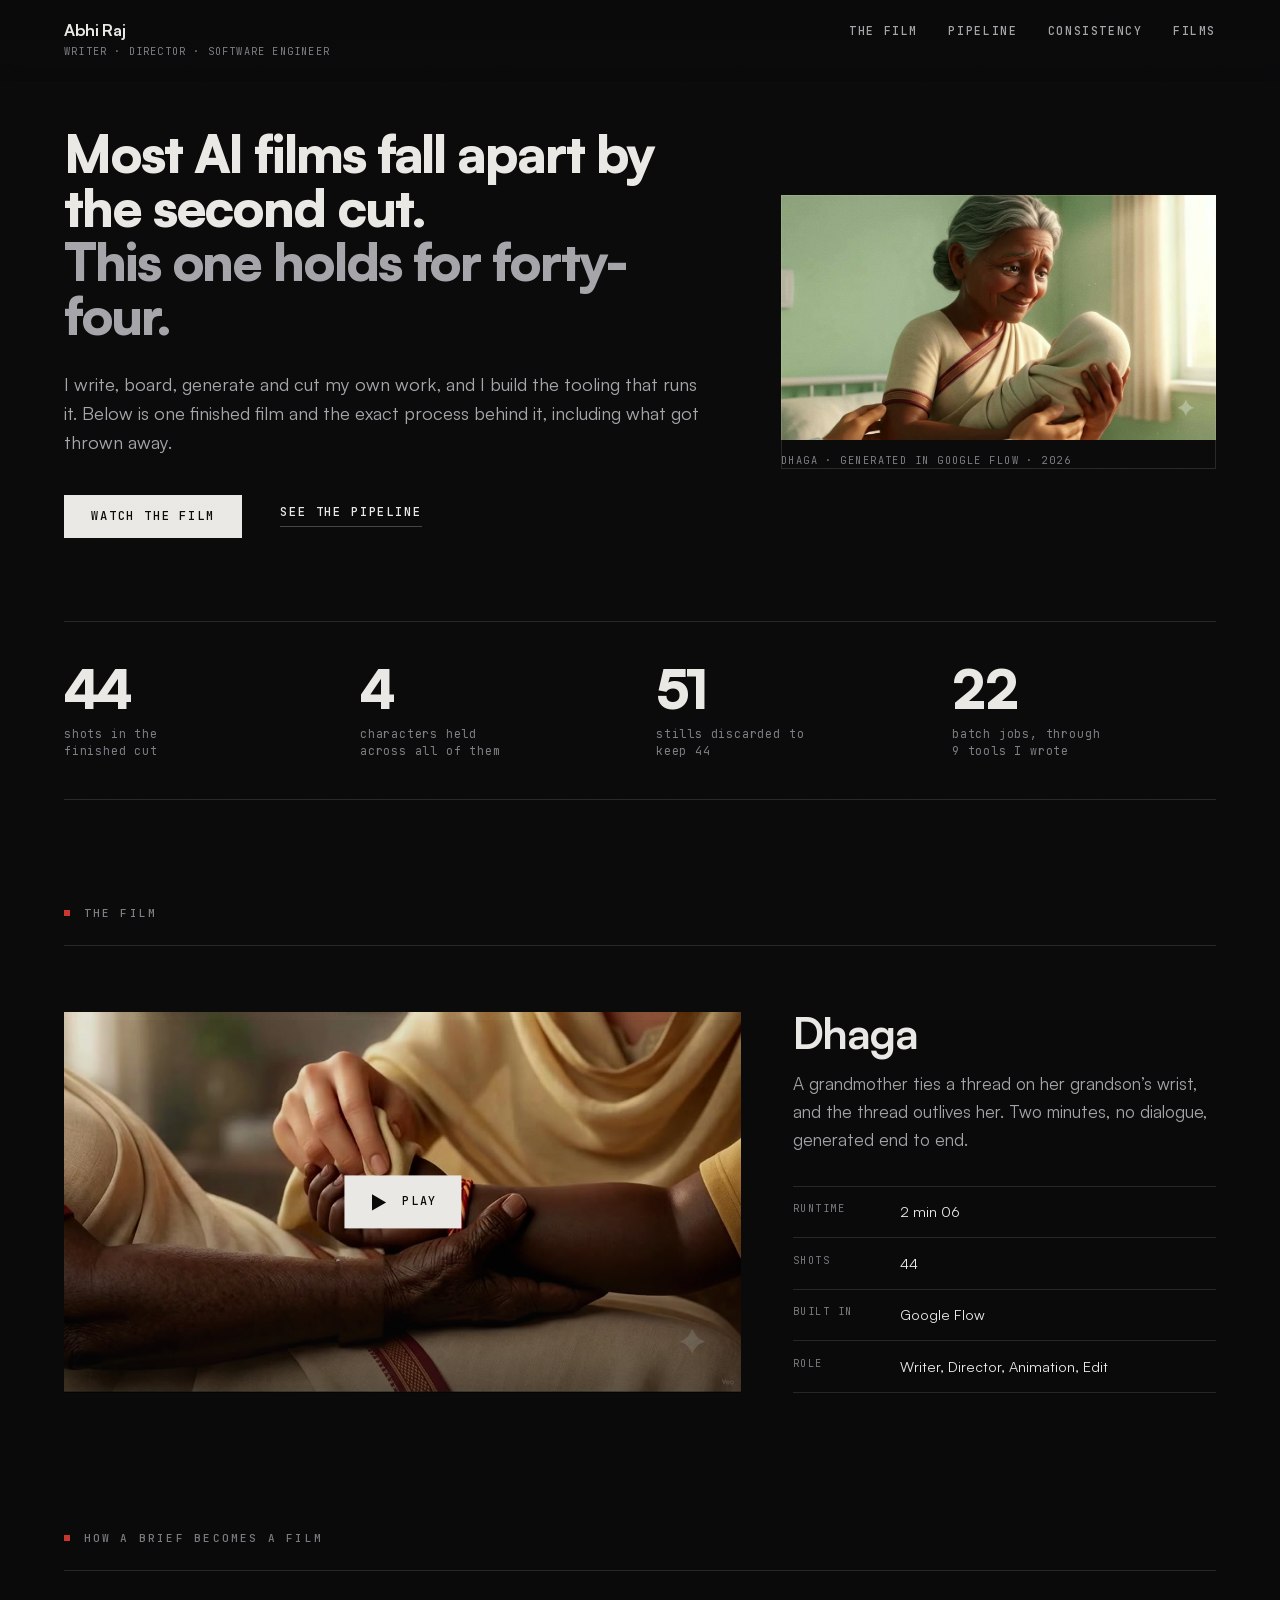
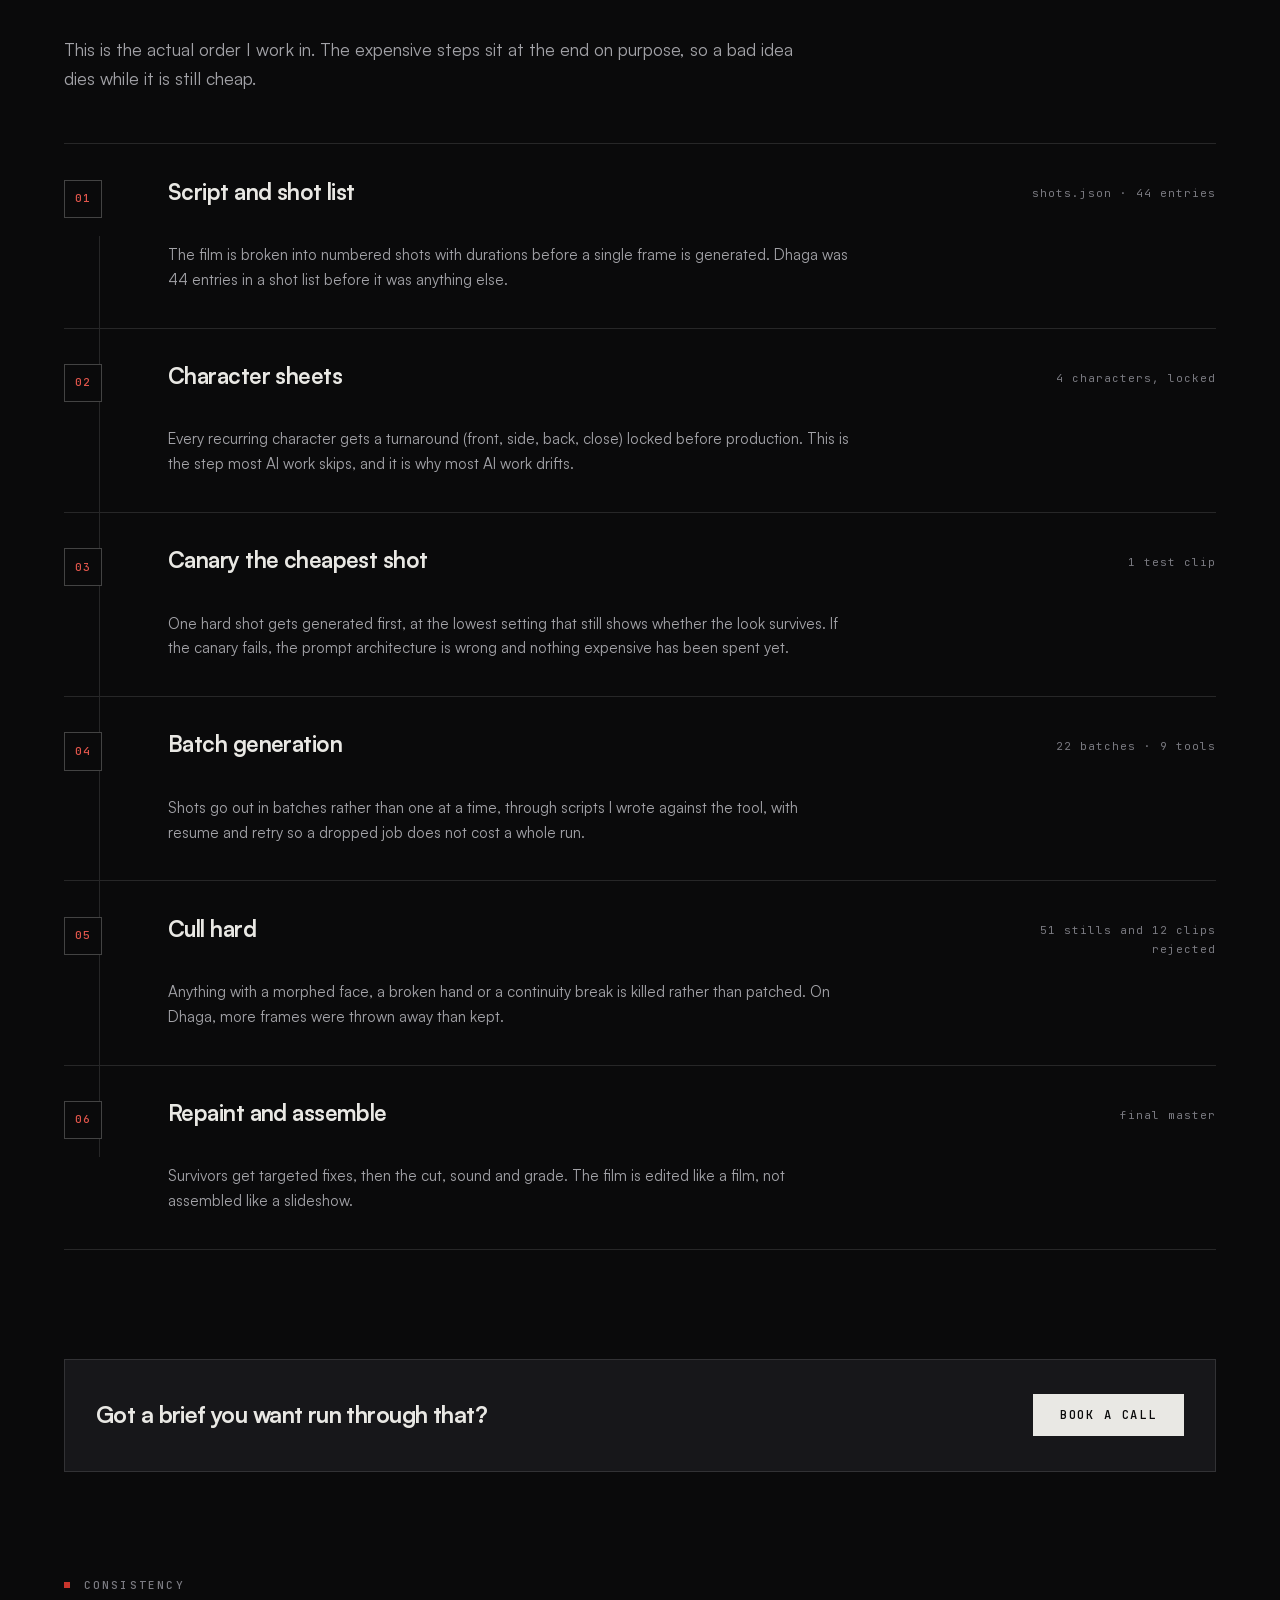
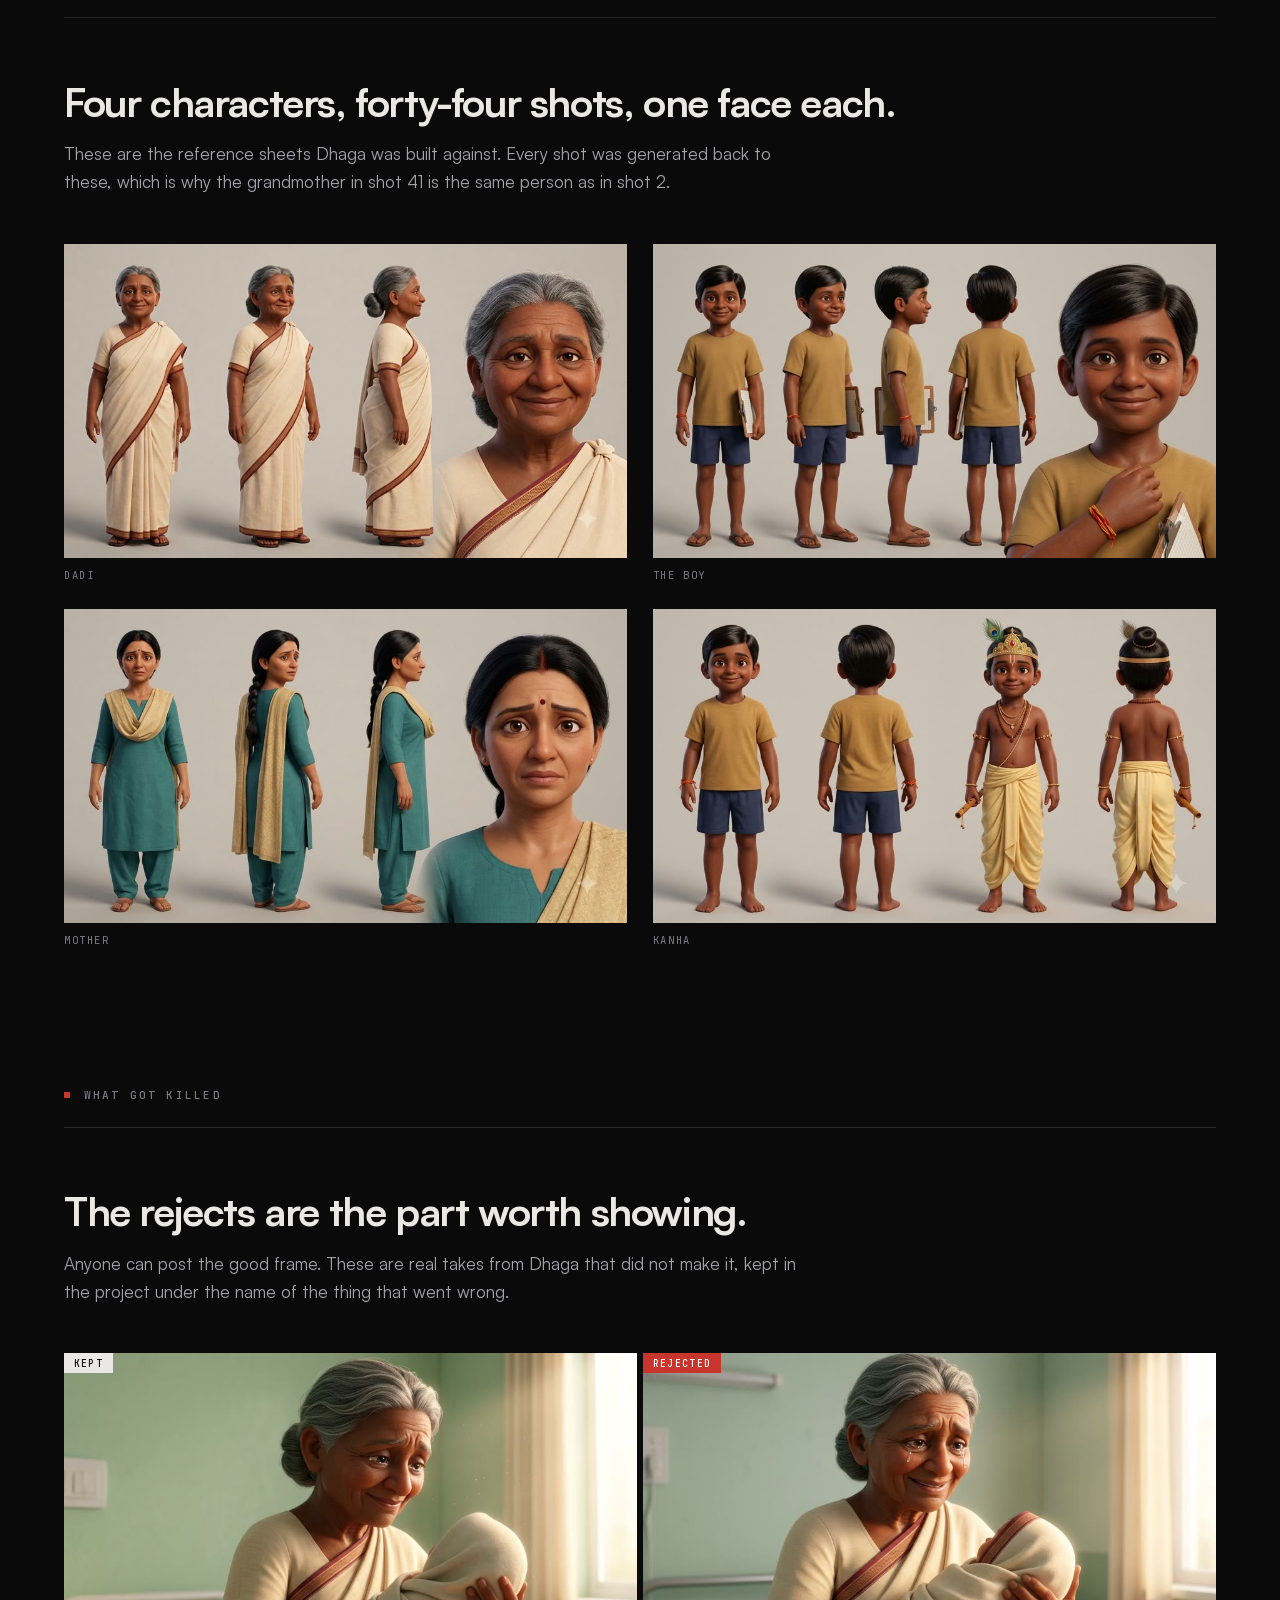
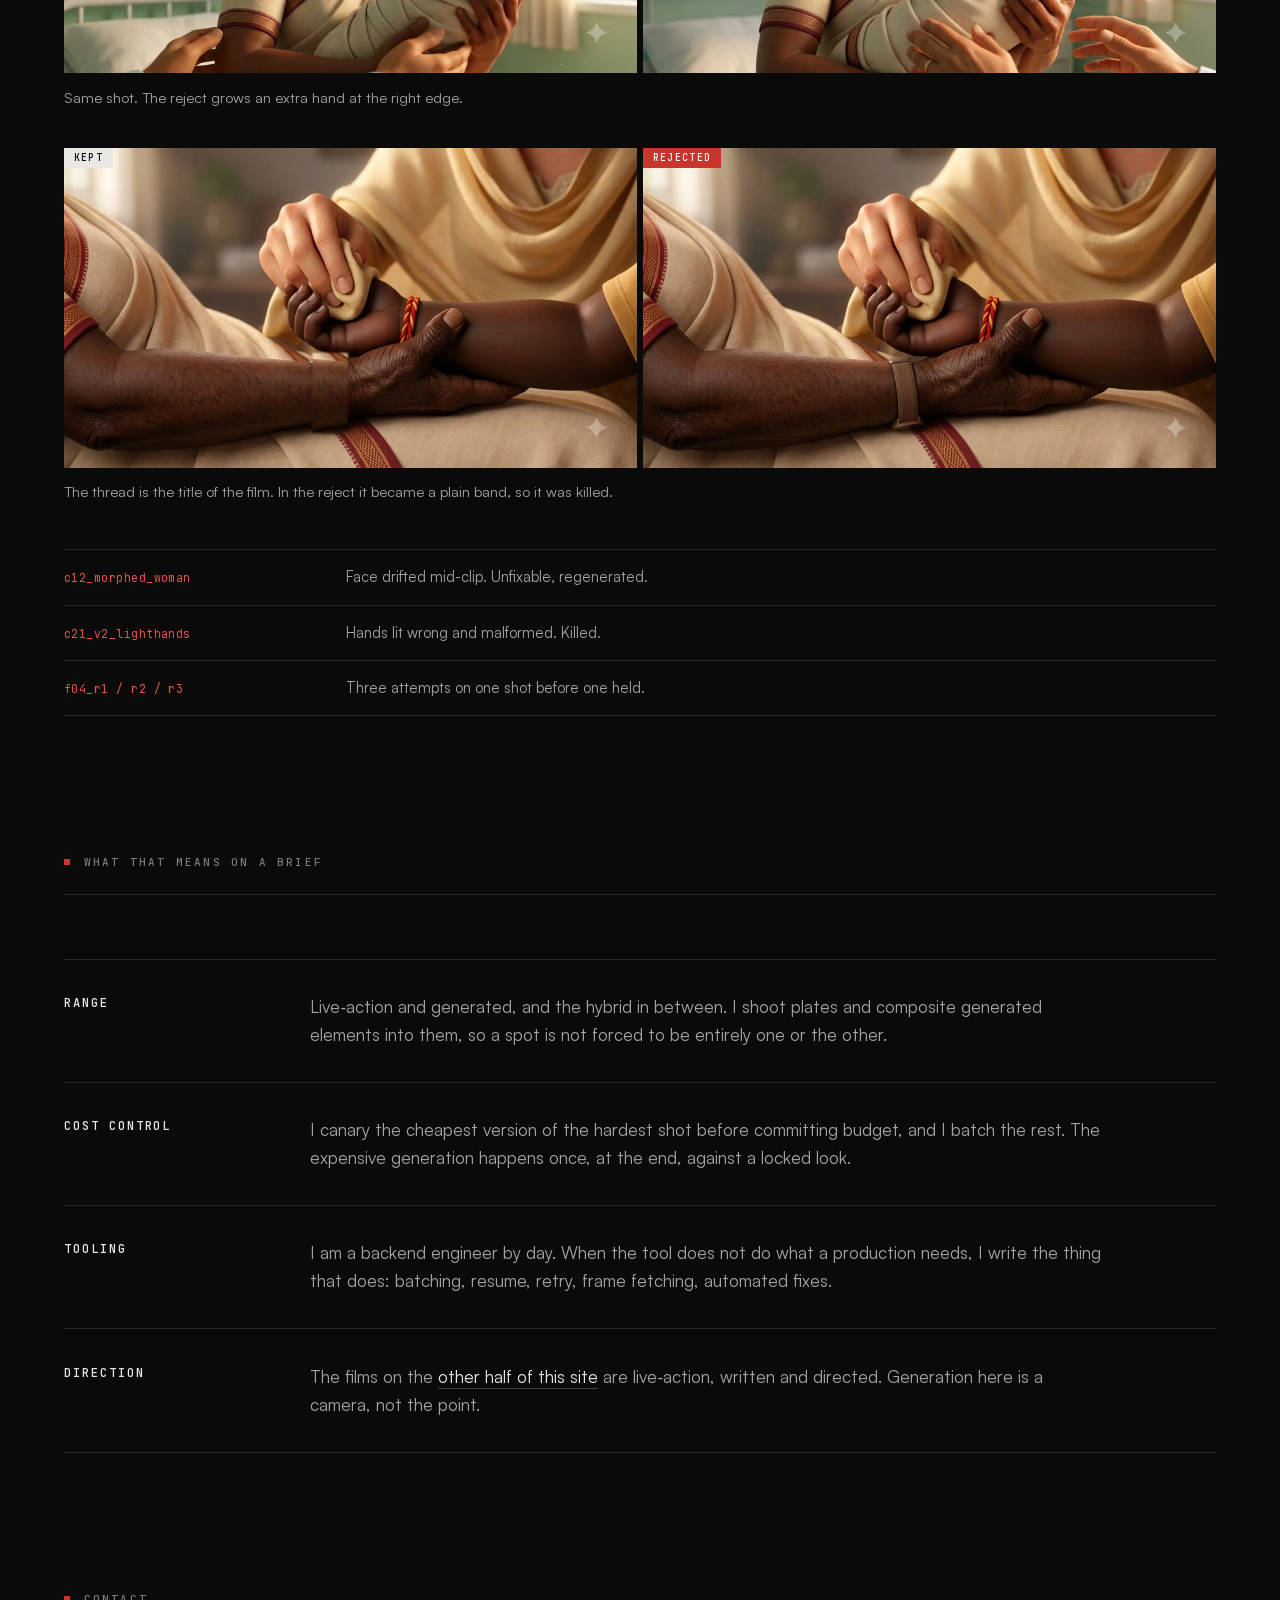
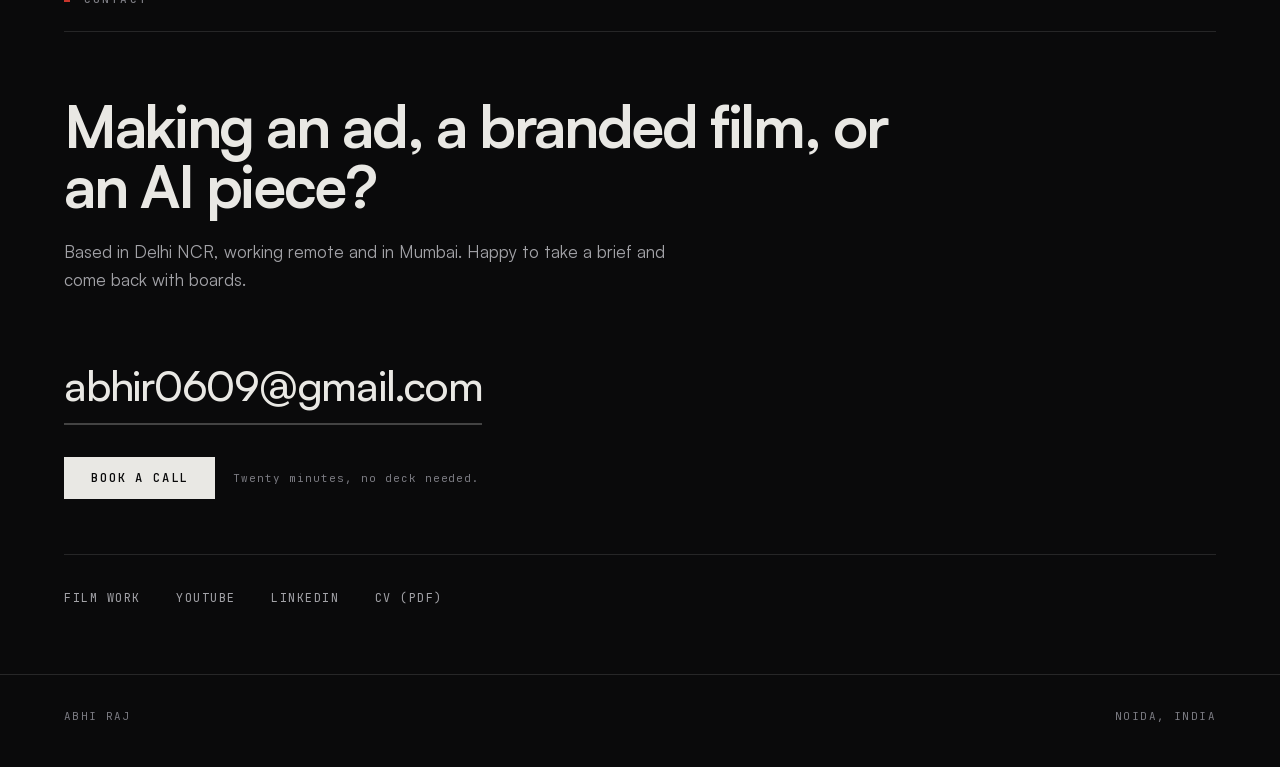
==== commit 3ba99fab: "Add Book a call to the studio page Two placements. One directly after the pipeline, where a studio h" ====
--- a/ads/index.html
+++ b/ads/index.html
@@ -26,6 +26,9 @@
 <link rel="preload" as="font" type="font/woff2" href="/assets/fonts/jetbrainsmono-latin.woff2" crossorigin>
 <link rel="stylesheet" href="/assets/css/main.css">
 <link rel="stylesheet" href="/assets/css/process.css">
+<!-- Analytics: GoatCounter, cookieless, no consent banner required. -->
+<script data-goatcounter="https://abhi7230.goatcounter.com/count"
+        async src="https://gc.zgo.at/count.js"></script>
 </head>
 <body>
 <div class="grain" aria-hidden="true"></div>
@@ -151,6 +154,16 @@
     </ol>
   </section>
 
+  <section class="callout">
+    <div class="callout__inner">
+      <p class="callout__t">Got a brief you want run through that?</p>
+      <a class="cta-watch" href="mailto:abhir0609@gmail.com?subject=Call%20about%20a%20project&body=Hi%20Abhi%2C%0A%0AWe%20saw%20your%20process%20page.%20Short%20version%20of%20what%20we%27re%20working%20on%3A%0A%0A%0ACould%20you%20do%20a%20call%3F%20Two%20or%20three%20slots%20that%20suit%20us%3A%0A%20%201.%0A%20%202.%0A%20%203.%0A%0ATimezone%3A%0A%0AThanks" data-book>
+        <span class="cta-watch__rule" aria-hidden="true"></span>
+        <span class="cta-watch__label">Book a call</span>
+      </a>
+    </div>
+  </section>
+
   <!-- ─────────────  CONSISTENCY  ───────────── -->
   <section id="consistency" class="cons">
     <h2 class="label">Consistency</h2>
@@ -229,6 +242,13 @@
         <span class="mailto__rule" aria-hidden="true"></span>
       </a>
     </div>
+    <div class="bookrow">
+      <a class="cta-watch" href="mailto:abhir0609@gmail.com?subject=Call%20about%20a%20project&body=Hi%20Abhi%2C%0A%0AWe%20saw%20your%20process%20page.%20Short%20version%20of%20what%20we%27re%20working%20on%3A%0A%0A%0ACould%20you%20do%20a%20call%3F%20Two%20or%20three%20slots%20that%20suit%20us%3A%0A%20%201.%0A%20%202.%0A%20%203.%0A%0ATimezone%3A%0A%0AThanks" data-book>
+        <span class="cta-watch__rule" aria-hidden="true"></span>
+        <span class="cta-watch__label">Book a call</span>
+      </a>
+      <span class="bookrow__note">Twenty minutes, no deck needed.</span>
+    </div>
     <ul class="elsewhere">
       <li><a href="/">Film work</a></li>
       <li><a href="https://www.youtube.com/watch?v=wSa9bddf1cw" target="_blank" rel="noopener">YouTube</a></li>
--- a/assets/css/main.css
+++ b/assets/css/main.css
@@ -733,41 +733,80 @@
 }
 
 /* ============================================================
-   CHOOSER — a dismissible card, never a blocking modal.
-   The work stays visible behind it at all times.
-   ============================================================ */
-.chooser{
-  position:fixed; right:clamp(1rem,3vw,2rem); bottom:clamp(1rem,3vw,2rem);
-  z-index:110; width:min(23rem,calc(100vw - 2rem));
-  background:var(--ink-3); box-shadow:0 24px 60px rgba(0,0,0,.6), inset 0 0 0 1px var(--rule-2);
-  padding:1.2rem 1.2rem 1rem;
-}
-.chooser[hidden]{ display:none; }
+   GATE — full-screen choice before the page is readable.
+   Only ever applied by the inline guard in <head>, so crawlers
+   and JS-disabled visitors see the page untouched.
+   ============================================================ */
+html.gate-pending body > *:not(.gate):not(.grain){ visibility:hidden; }
+html.gate-pending{ overflow:hidden; }
+html.gate-open{ overflow:hidden; }
+
+.gate{
+  position:fixed; inset:0; z-index:300;
+  background:var(--ink);
+  display:flex; align-items:center; justify-content:center;
+  padding:var(--gut);
+  overflow-y:auto;
+}
+.gate[hidden]{ display:none; }
 @media (prefers-reduced-motion: no-preference){
-  .chooser{ animation:chooserIn .6s var(--ease) both; }
-}
-@keyframes chooserIn{ from{ transform:translateY(14px); } to{ transform:none; } }
-.chooser__q{
-  font:500 .64rem/1 var(--mono); letter-spacing:.18em; text-transform:uppercase;
-  color:var(--faint); margin-bottom:.9rem;
-}
-.chooser__opts{ display:grid; gap:.5rem; }
-.chooser__opt{
-  display:block; width:100%; text-align:left; cursor:pointer;
+  .gate__inner{ animation:gateIn .7s var(--ease) both; }
+}
+@keyframes gateIn{ from{ opacity:0; transform:translateY(12px); } to{ opacity:1; transform:none; } }
+
+.gate__inner{ width:100%; max-width:46rem; }
+.gate__eyebrow{
+  font:500 .68rem/1 var(--mono); letter-spacing:.2em; text-transform:uppercase;
+  color:var(--faint); margin-bottom:1.4rem;
+}
+.gate__eyebrow::before{
+  content:""; display:inline-block; width:6px; height:6px; background:var(--red);
+  margin-right:.8rem; vertical-align:middle; transform:translateY(-1px);
+}
+.gate__q{
+  font-size:clamp(2rem,6vw,3.6rem); font-weight:900;
+  letter-spacing:-.045em; line-height:1;
+  margin-bottom:clamp(2rem,4vw,3rem);
+}
+.gate__opts{ display:grid; gap:0; border-top:1px solid var(--rule); }
+
+.gate__opt{
+  position:relative; width:100%; text-align:left; cursor:pointer;
   background:transparent; border:0; color:inherit; font:inherit;
-  padding:.7rem .85rem; box-shadow:inset 0 0 0 1px var(--rule);
-  transition:background .3s var(--ease), box-shadow .3s var(--ease);
-}
-.chooser__opt:hover{ background:rgba(233,232,228,.05); box-shadow:inset 0 0 0 1px var(--rule-2); }
-.chooser__opt b{ display:block; font-size:.95rem; font-weight:700; letter-spacing:-.015em; }
-.chooser__opt span{
-  display:block; margin-top:.2rem;
-  font:400 .66rem/1.4 var(--mono); letter-spacing:.06em; color:var(--faint);
-}
-.chooser__x{
-  position:absolute; right:.5rem; top:.4rem;
-  background:none; border:0; color:var(--faint); cursor:pointer;
-  font-size:1.2rem; line-height:1; padding:.3rem .45rem;
-  transition:color .3s var(--ease);
-}
-.chooser__x:hover{ color:var(--paper); }
+  display:grid; grid-template-columns:3.2rem minmax(0,1fr) 2rem;
+  gap:clamp(.8rem,2vw,1.6rem); align-items:center;
+  padding:clamp(1.1rem,2.4vw,1.6rem) .4rem;
+  border-bottom:1px solid var(--rule);
+  text-decoration:none;
+  transition:background .35s var(--ease), padding-left .45s var(--ease);
+}
+.gate__opt::before{
+  content:""; position:absolute; left:0; top:-1px; height:1px; width:100%;
+  background:var(--red); transform:scaleX(0); transform-origin:left;
+  transition:transform .5s var(--ease);
+}
+.gate__opt:hover,.gate__opt:focus-visible{ background:rgba(233,232,228,.04); padding-left:1rem; }
+.gate__opt:hover::before,.gate__opt:focus-visible::before{ transform:scaleX(1); }
+.gate__n{
+  font:400 .7rem/1 var(--mono); letter-spacing:.1em; color:var(--faint);
+  transition:color .35s var(--ease);
+}
+.gate__opt:hover .gate__n,.gate__opt:focus-visible .gate__n{ color:var(--red-soft); }
+.gate__t b{
+  display:block; font-size:clamp(1.1rem,2.2vw,1.5rem); font-weight:700;
+  letter-spacing:-.025em; line-height:1.15;
+}
+.gate__t i{
+  display:block; margin-top:.3rem; font-style:normal;
+  font:400 .68rem/1.5 var(--mono); letter-spacing:.07em; color:var(--faint);
+}
+.gate__arrow{
+  justify-self:end; color:var(--faint); font-size:1.1rem; line-height:1;
+  transition:transform .45s var(--ease), color .35s var(--ease);
+}
+.gate__opt:hover .gate__arrow,.gate__opt:focus-visible .gate__arrow{
+  transform:translateX(6px); color:var(--paper);
+}
+@media (max-width:560px){
+  .gate__opt{ grid-template-columns:2.4rem minmax(0,1fr) 1.4rem; }
+}
--- a/assets/css/process.css
+++ b/assets/css/process.css
@@ -201,3 +201,24 @@
   transition:border-color .35s var(--ease);
 }
 .offer .rows__row dd a:hover{ border-color:var(--red); }
+
+/* ---------- book a call ---------- */
+.callout{ padding-block:clamp(1.5rem,3vw,2.5rem); }
+.callout__inner{
+  display:flex; align-items:center; justify-content:space-between;
+  gap:clamp(1rem,3vw,2rem); flex-wrap:wrap;
+  padding:clamp(1.4rem,3vw,2.2rem) clamp(1.3rem,3vw,2rem);
+  background:var(--ink-3);
+  box-shadow:inset 0 0 0 1px var(--rule);
+}
+.callout__t{
+  font-size:clamp(1.05rem,2vw,1.45rem); font-weight:700;
+  letter-spacing:-.025em; max-width:30ch;
+}
+.bookrow{
+  margin-top:clamp(1.4rem,3vw,2rem);
+  display:flex; align-items:center; gap:1.1rem; flex-wrap:wrap;
+}
+.bookrow__note{
+  font:400 .68rem/1.5 var(--mono); letter-spacing:.09em; color:var(--faint);
+}
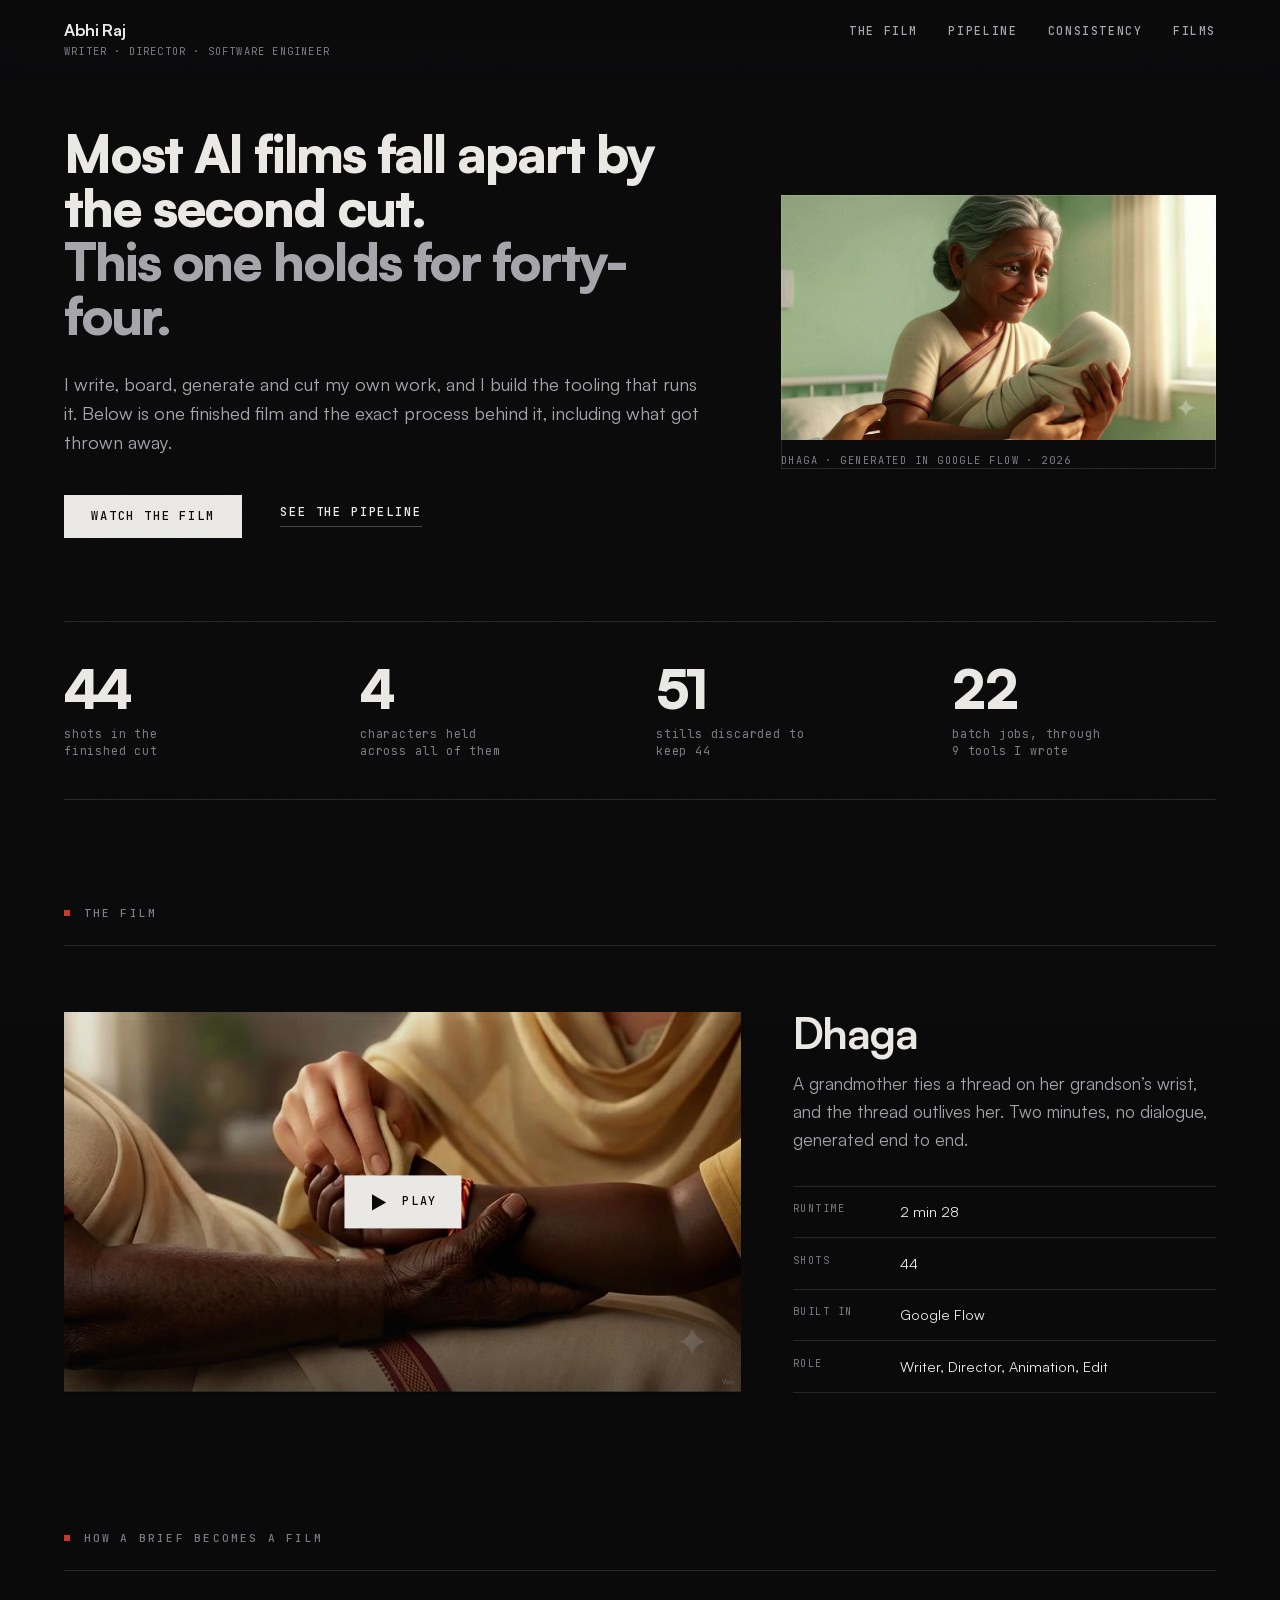
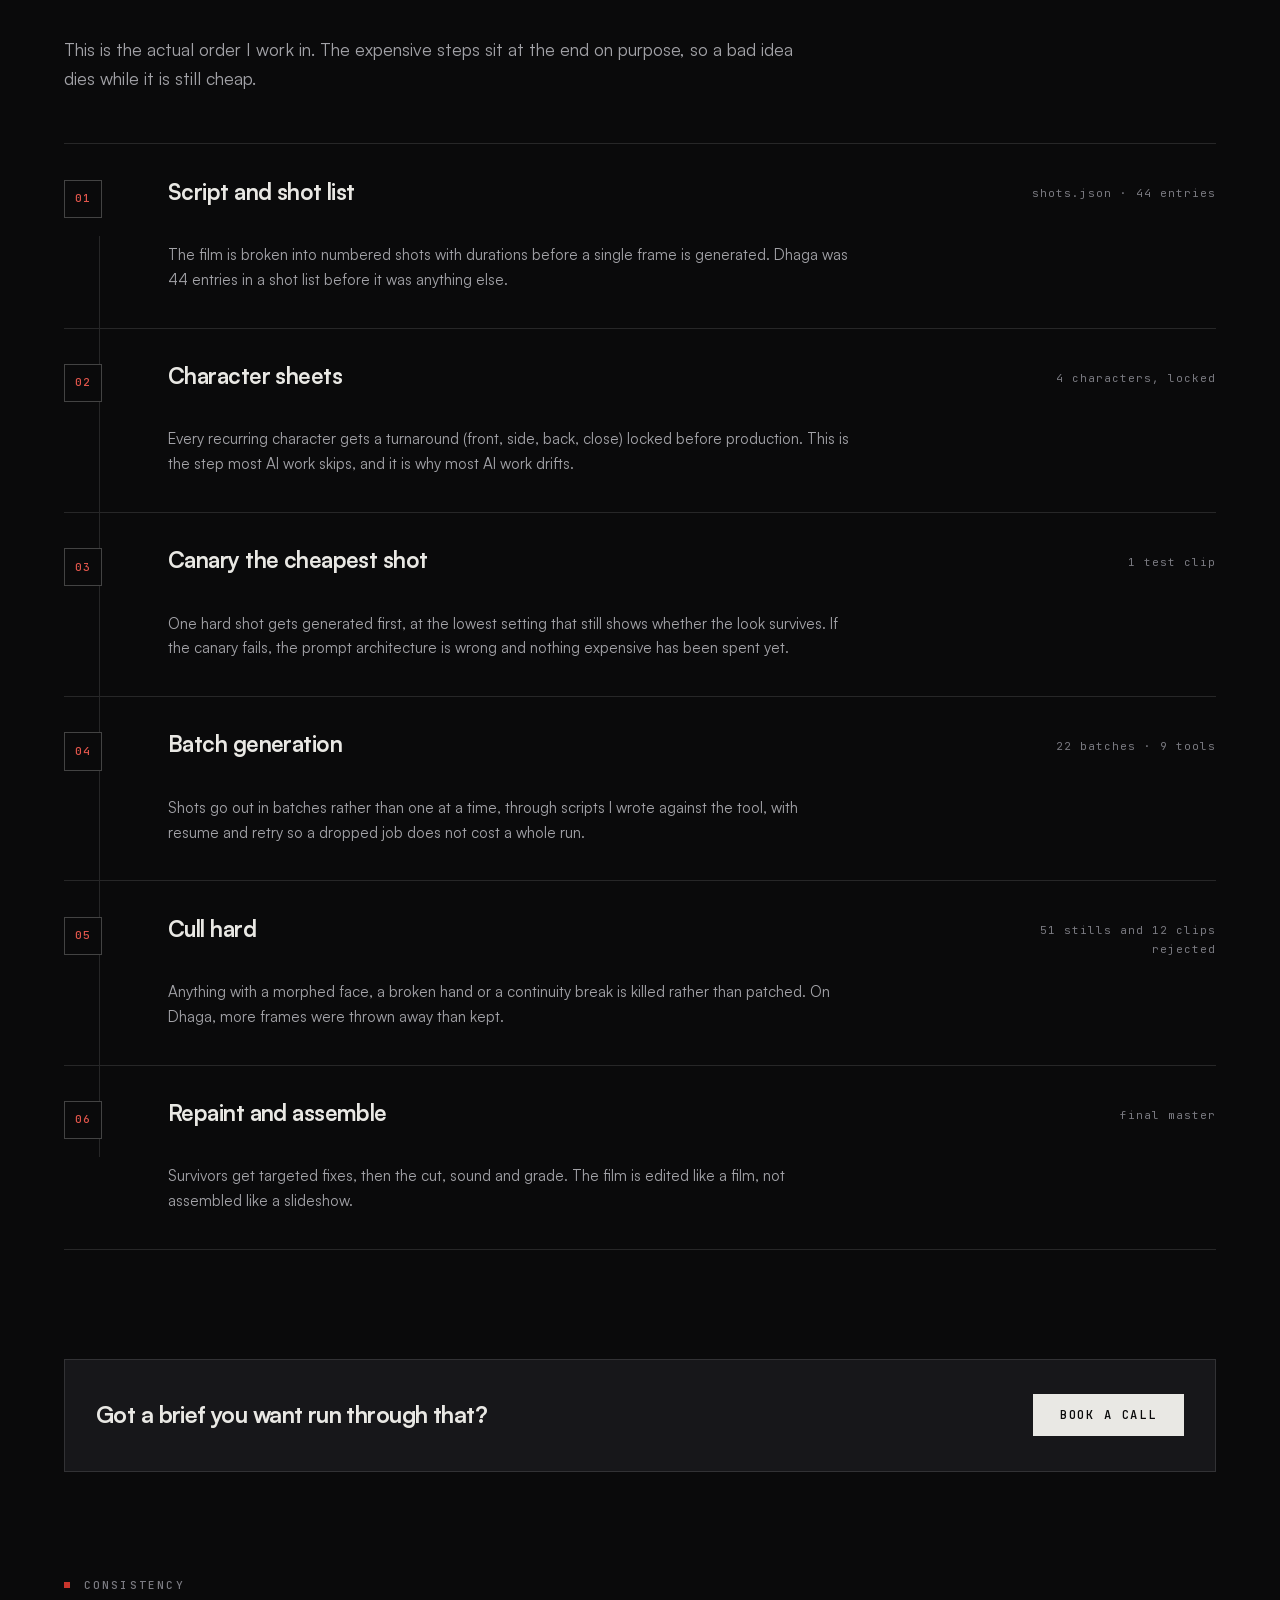
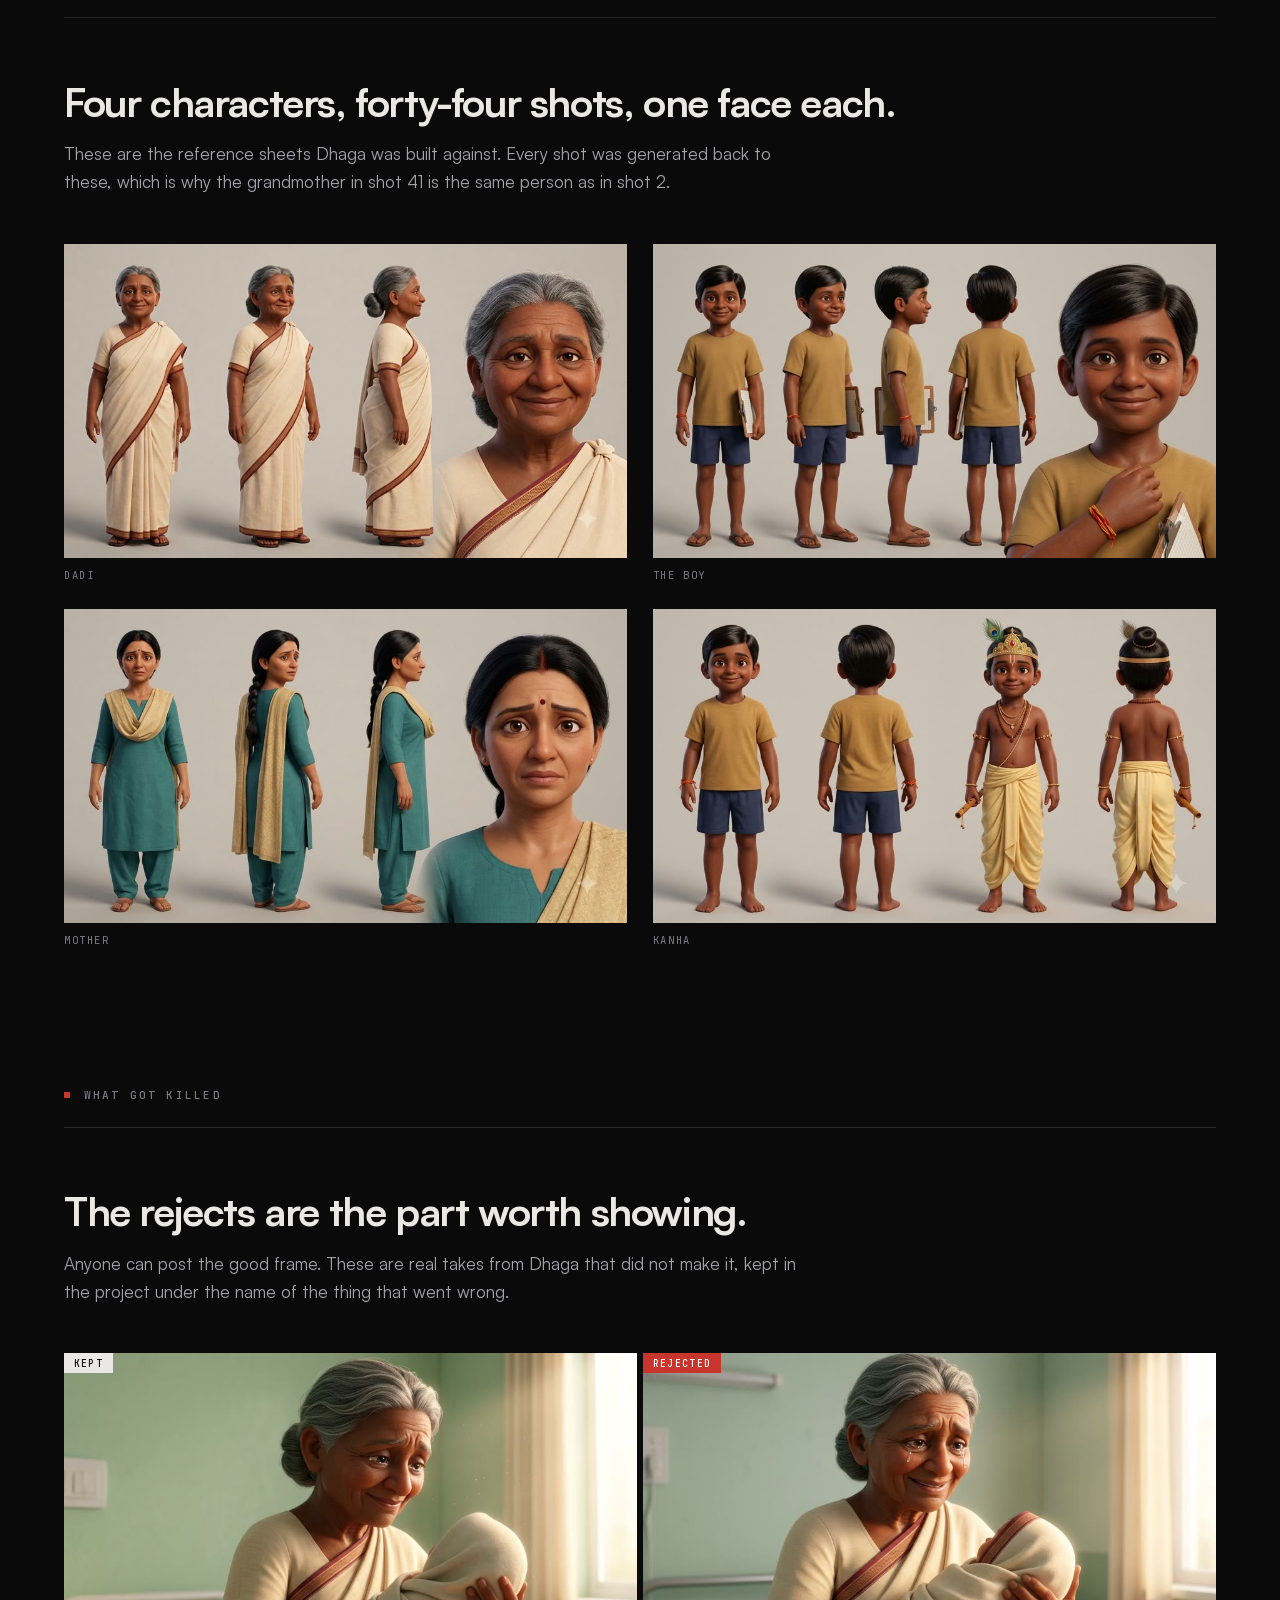
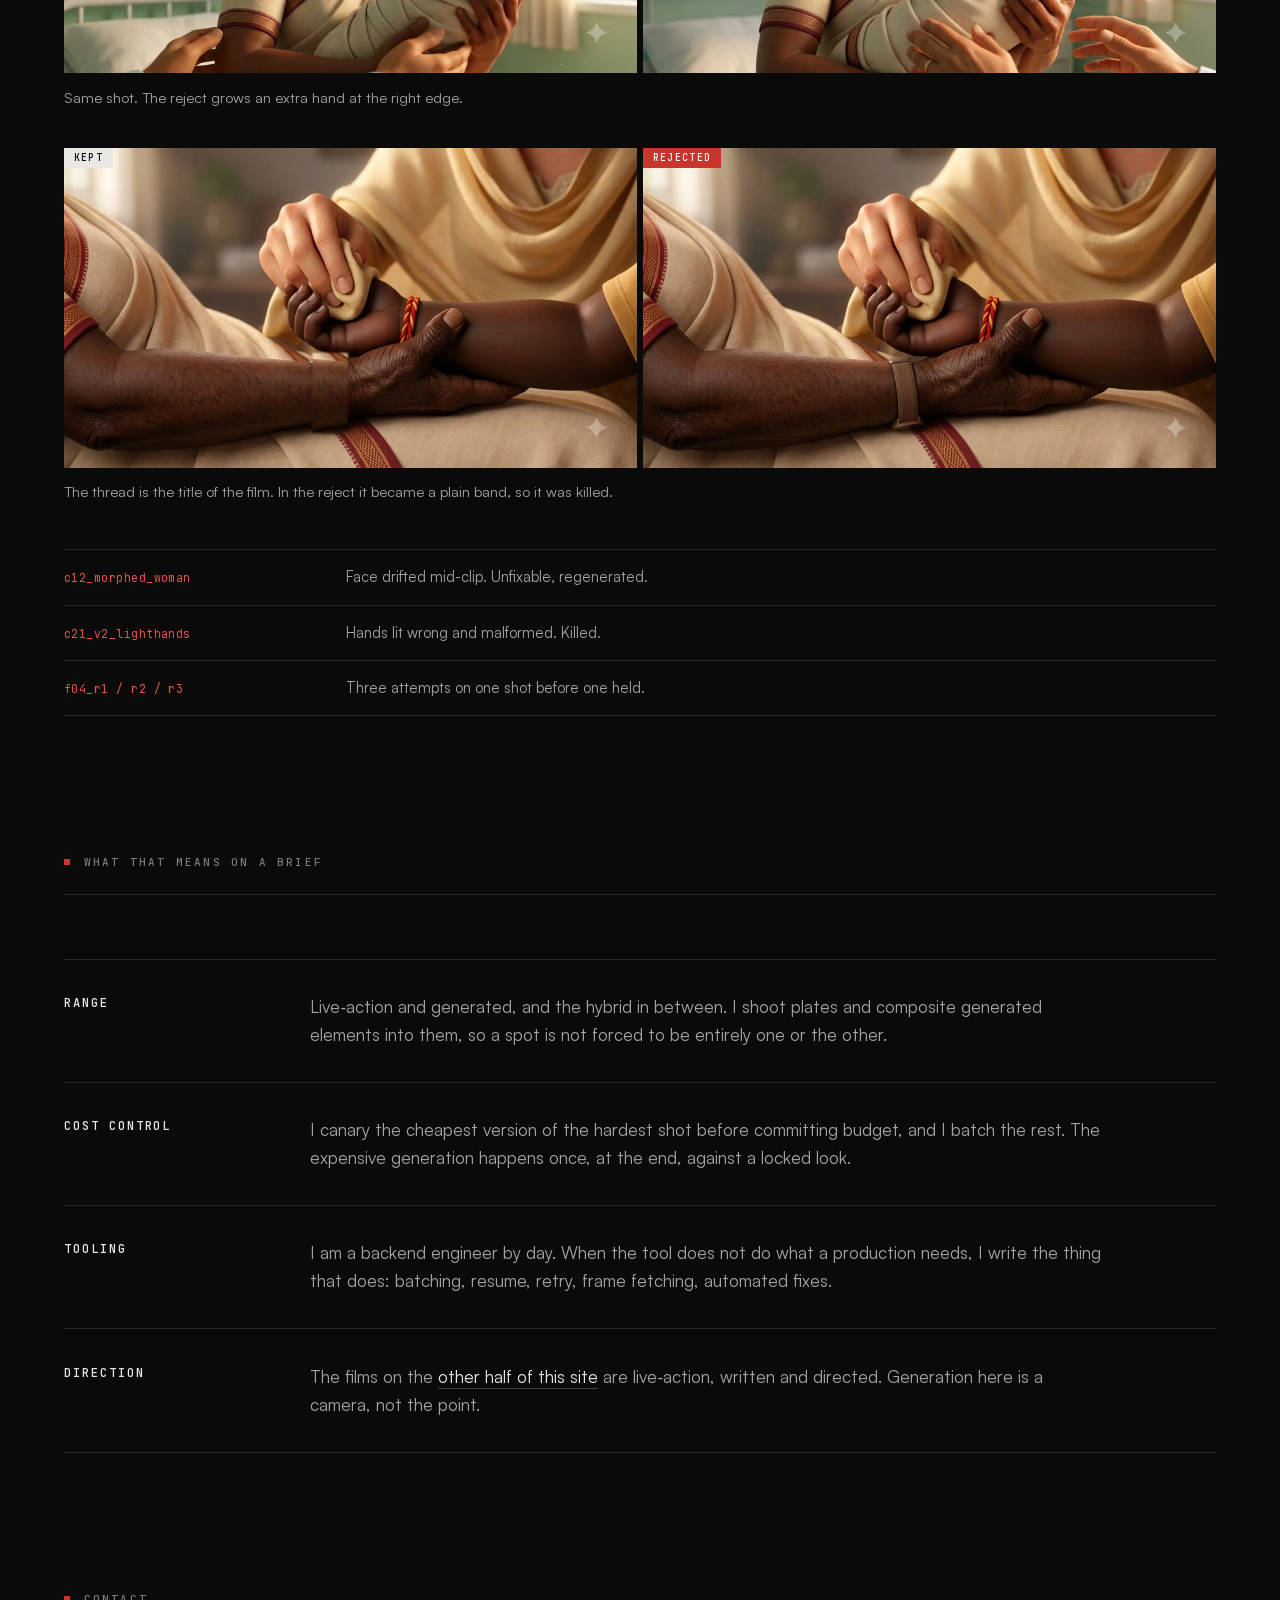
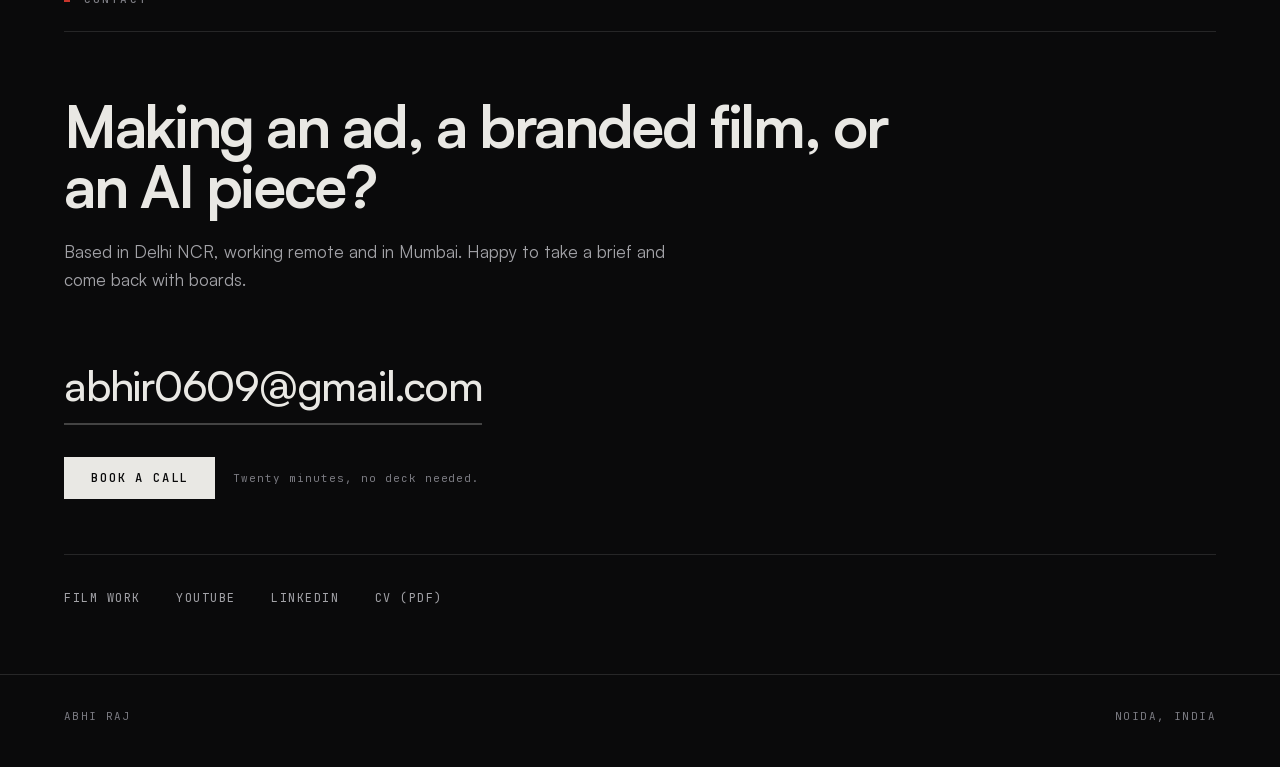
==== commit e223a10b: "Fix Dhaga runtime and link" ====
--- a/ads/index.html
+++ b/ads/index.html
@@ -86,7 +86,7 @@
   <section id="film" class="pfilm">
     <h2 class="label">The film</h2>
     <div class="pfilm__grid">
-      <div class="lite-yt" id="lite-yt" data-id="wSa9bddf1cw" role="button" tabindex="0"
+      <div class="lite-yt" id="lite-yt" data-id="0nFsPWz3nNQ" role="button" tabindex="0"
            aria-label="Play Dhaga, an animated short, on YouTube">
         <img src="/assets/img/dhaga-02.jpg" width="1000" height="562"
              alt="Hands tying a red thread on a wrist, from Dhaga." loading="lazy" decoding="async">
@@ -100,7 +100,7 @@
         <h3>Dhaga</h3>
         <p>A grandmother ties a thread on her grandson&#8217;s wrist, and the thread outlives her. Two minutes, no dialogue, generated end to end.</p>
         <dl class="spec">
-          <div><dt>Runtime</dt><dd>2 min 06</dd></div>
+          <div><dt>Runtime</dt><dd>2 min 28</dd></div>
           <div><dt>Shots</dt><dd>44</dd></div>
           <div><dt>Built in</dt><dd>Google Flow</dd></div>
           <div><dt>Role</dt><dd>Writer, Director, Animation, Edit</dd></div>
@@ -251,7 +251,7 @@
     </div>
     <ul class="elsewhere">
       <li><a href="/">Film work</a></li>
-      <li><a href="https://www.youtube.com/watch?v=wSa9bddf1cw" target="_blank" rel="noopener">YouTube</a></li>
+      <li><a href="https://youtu.be/0nFsPWz3nNQ" target="_blank" rel="noopener">YouTube</a></li>
       <li><a href="https://www.linkedin.com/in/abhi-raj-a626a8228/" target="_blank" rel="noopener">LinkedIn</a></li>
       <li><a href="/assets/abhi-raj-cv.pdf" download="Abhi-Raj-CV.pdf">CV (PDF)</a></li>
     </ul>
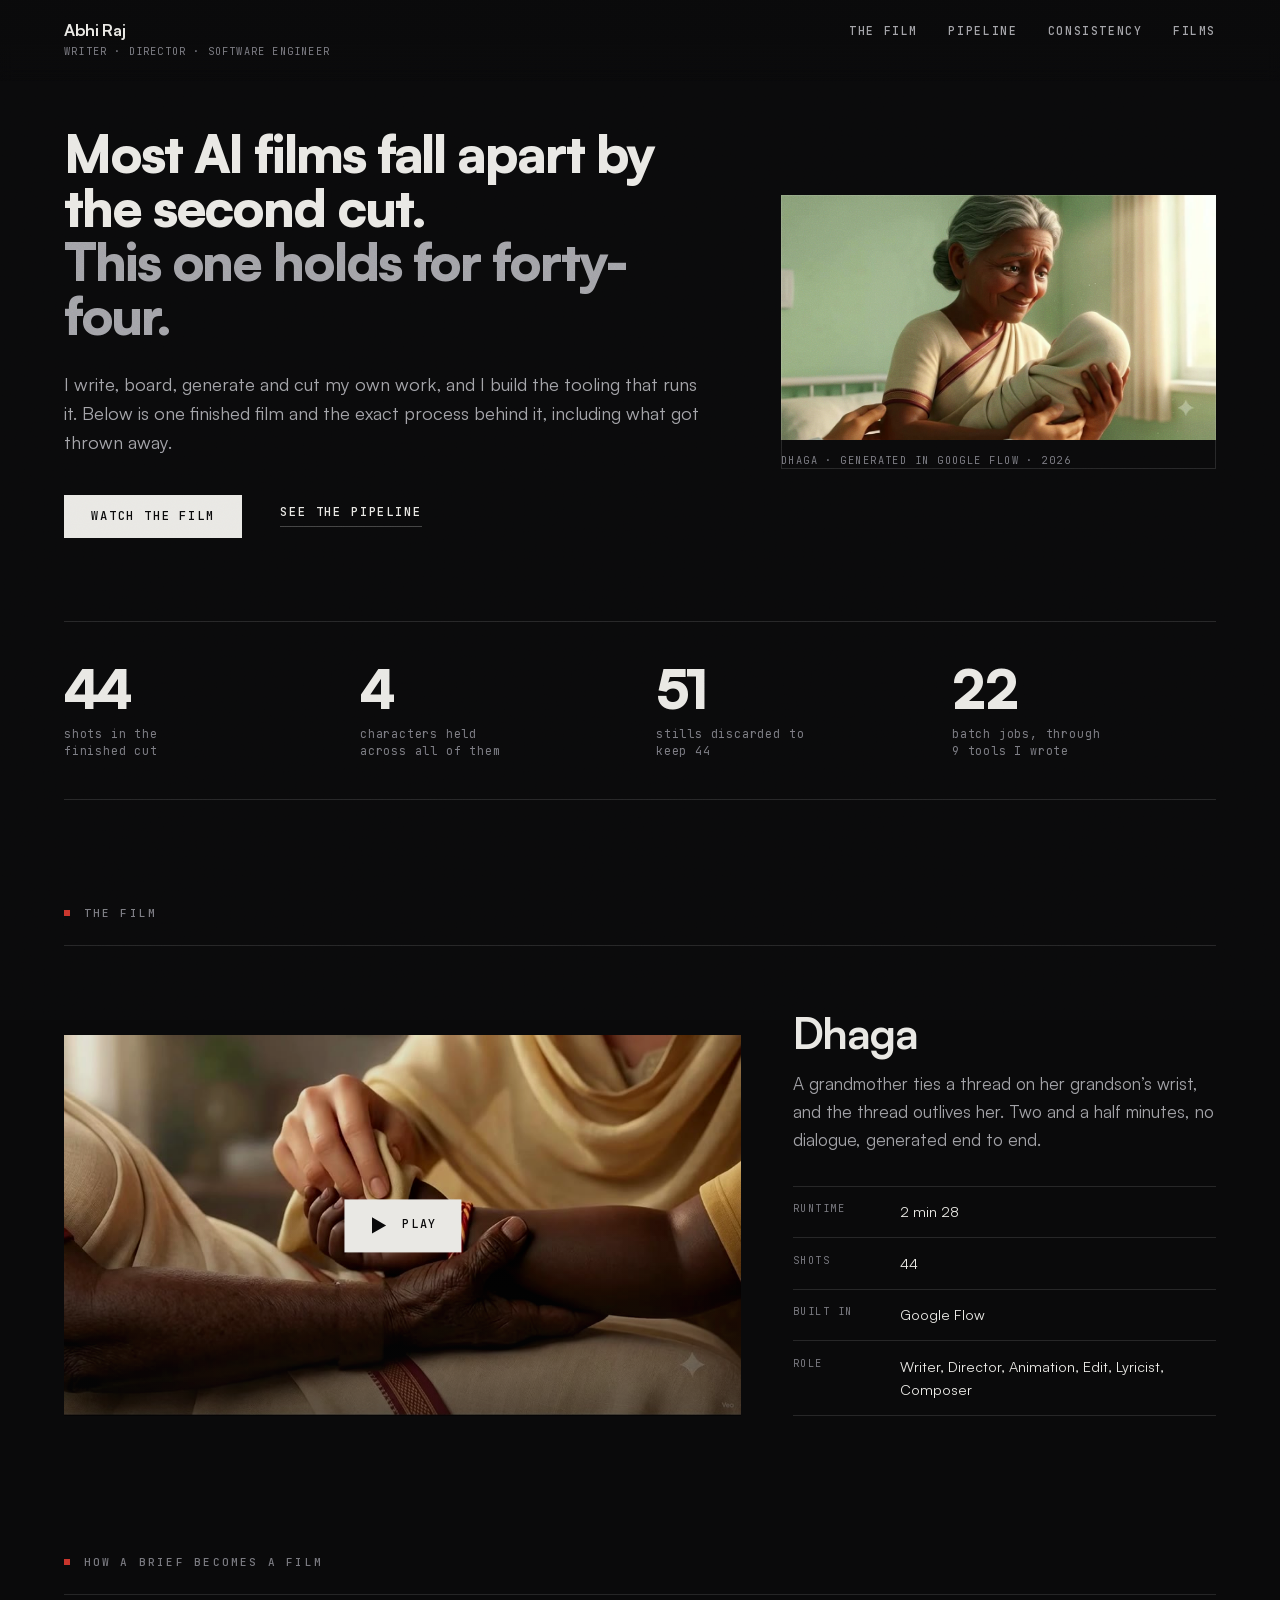
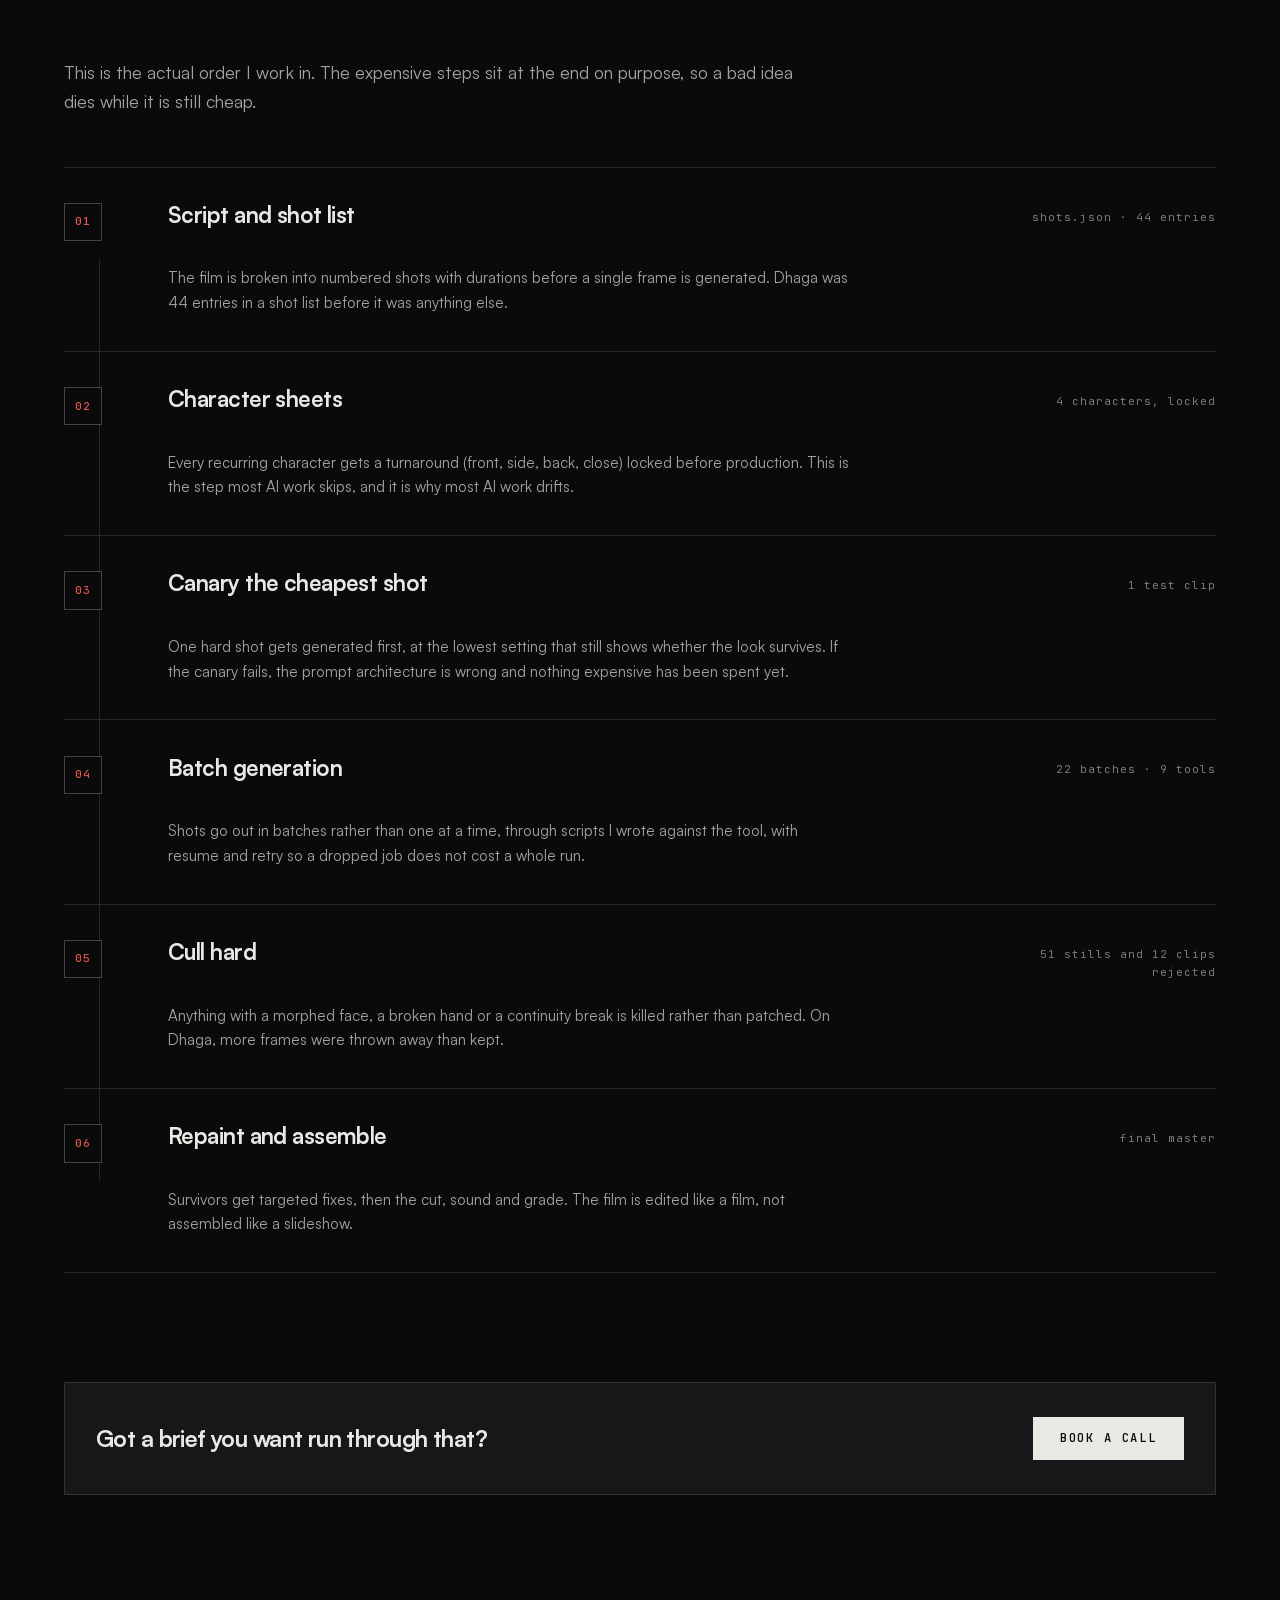
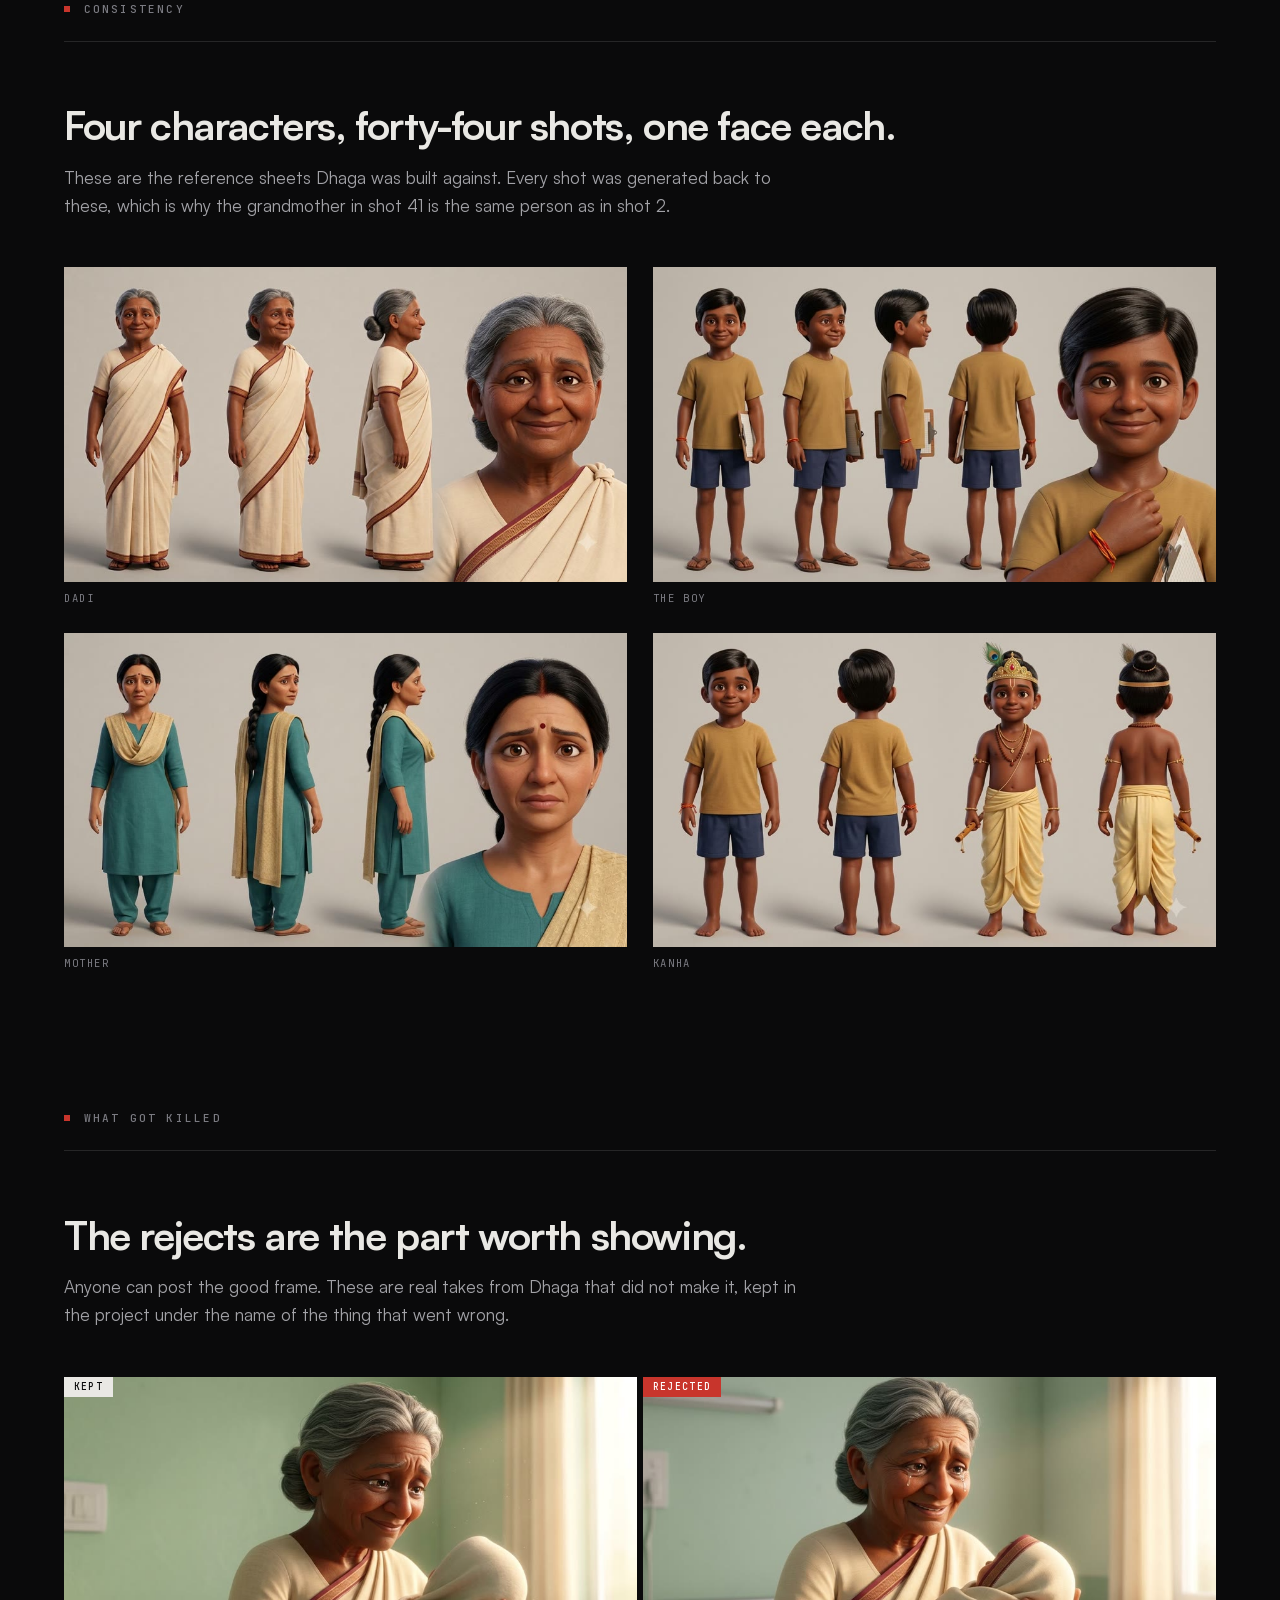
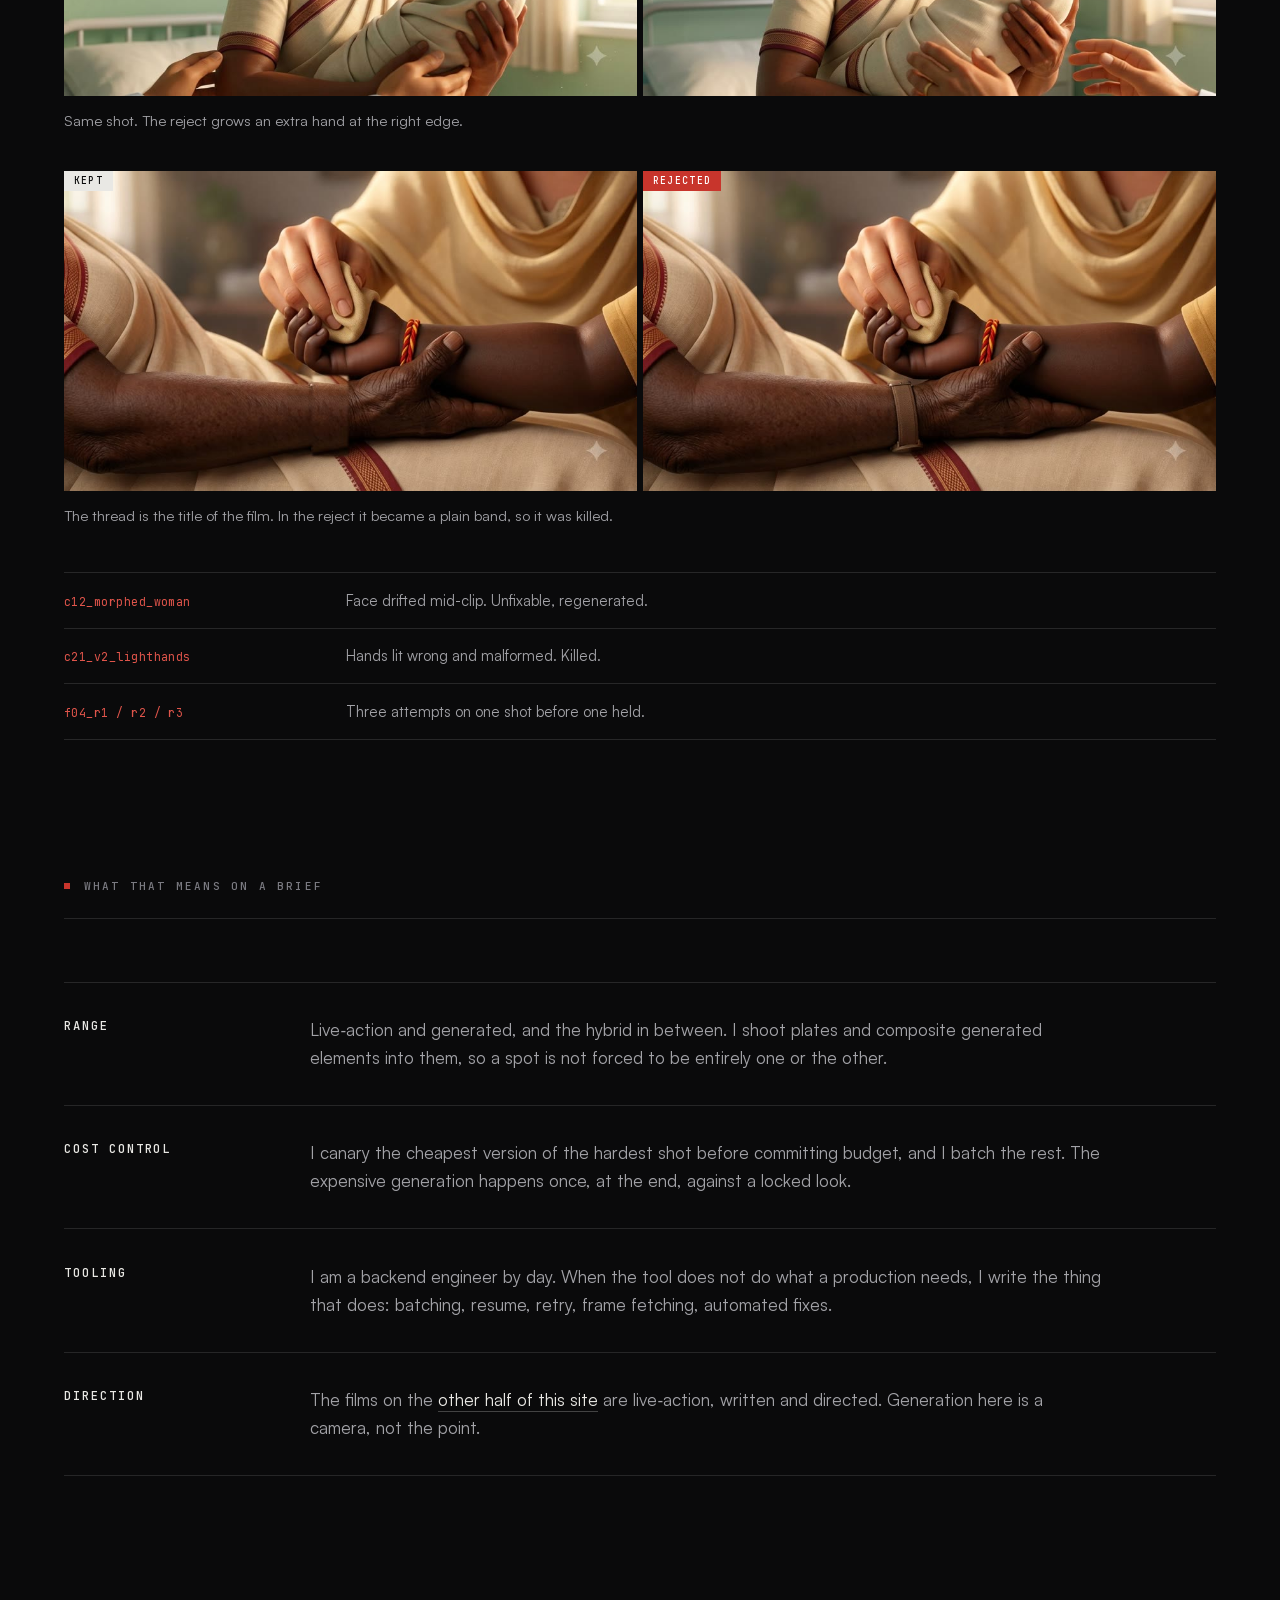
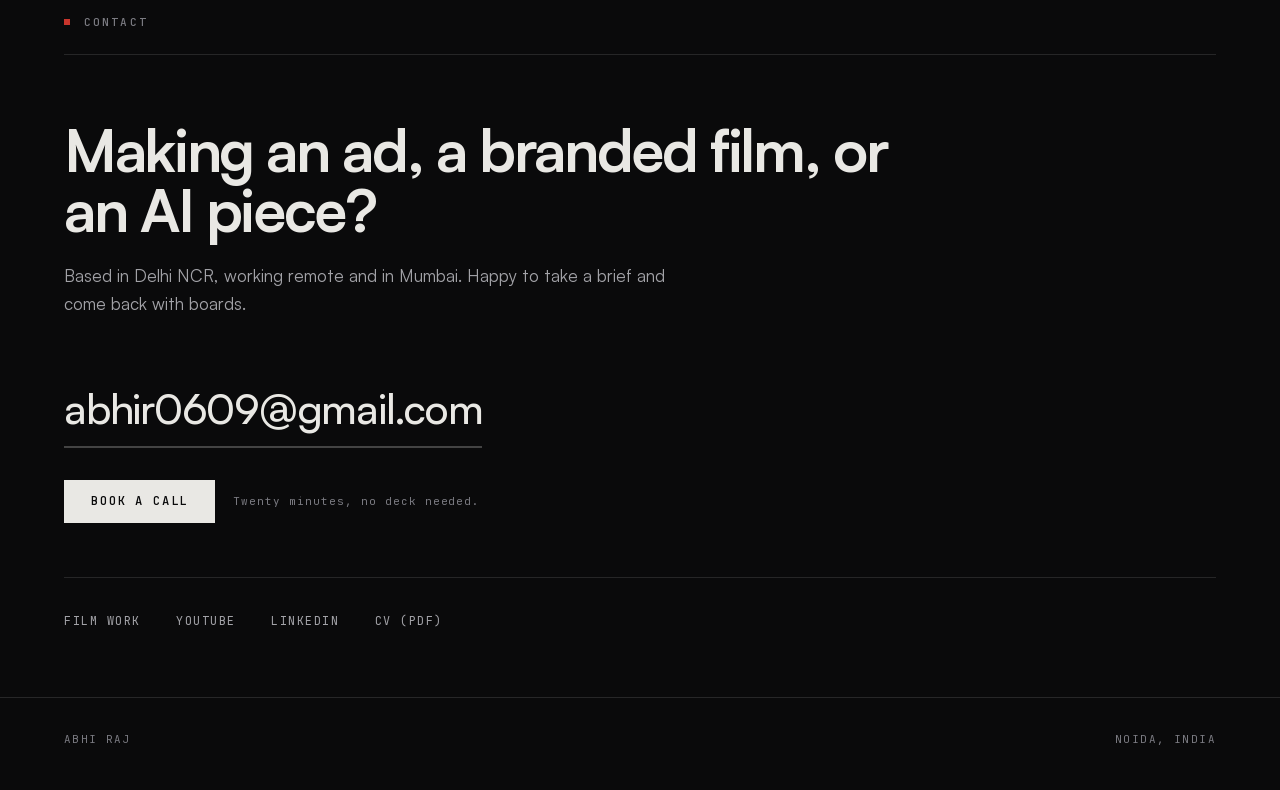
==== commit b345e902: "Dhaga copy, credits and LinkedIn link" ====
--- a/ads/index.html
+++ b/ads/index.html
@@ -98,12 +98,12 @@
       </div>
       <div class="pfilm__note">
         <h3>Dhaga</h3>
-        <p>A grandmother ties a thread on her grandson&#8217;s wrist, and the thread outlives her. Two minutes, no dialogue, generated end to end.</p>
+        <p>A grandmother ties a thread on her grandson&#8217;s wrist, and the thread outlives her. Two and a half minutes, no dialogue, generated end to end.</p>
         <dl class="spec">
           <div><dt>Runtime</dt><dd>2 min 28</dd></div>
           <div><dt>Shots</dt><dd>44</dd></div>
           <div><dt>Built in</dt><dd>Google Flow</dd></div>
-          <div><dt>Role</dt><dd>Writer, Director, Animation, Edit</dd></div>
+          <div><dt>Role</dt><dd>Writer, Director, Animation, Edit, Lyricist, Composer</dd></div>
         </dl>
       </div>
     </div>
@@ -252,7 +252,7 @@
     <ul class="elsewhere">
       <li><a href="/">Film work</a></li>
       <li><a href="https://youtu.be/0nFsPWz3nNQ" target="_blank" rel="noopener">YouTube</a></li>
-      <li><a href="https://www.linkedin.com/in/abhi-raj-a626a8228/" target="_blank" rel="noopener">LinkedIn</a></li>
+      <li><a href="https://www.linkedin.com/in/abhi-raj-0656393b8/" target="_blank" rel="noopener">LinkedIn</a></li>
       <li><a href="/assets/abhi-raj-cv.pdf" download="Abhi-Raj-CV.pdf">CV (PDF)</a></li>
     </ul>
   </section>
